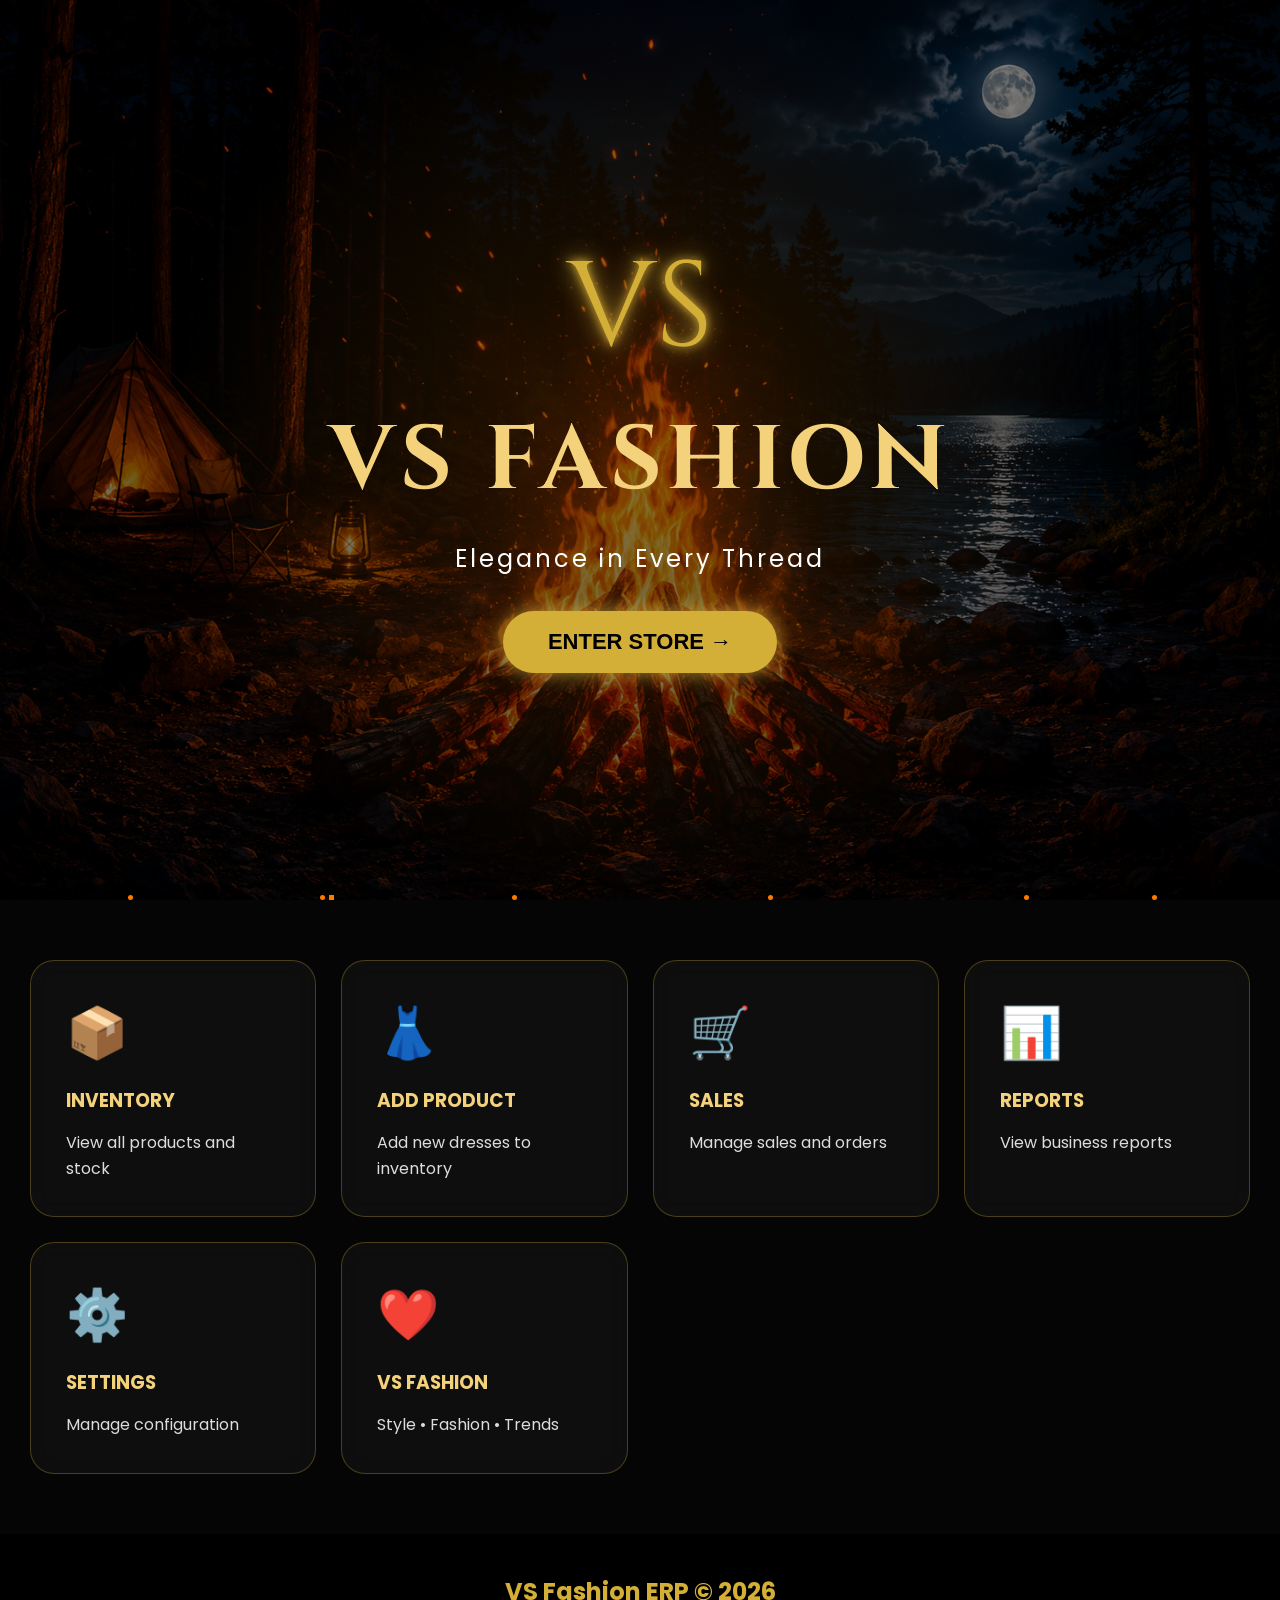
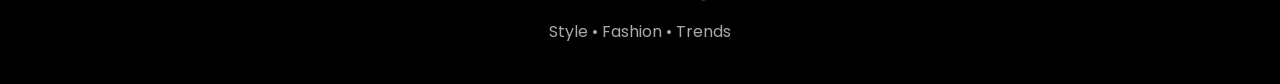
==== index.html @ 41c856cf "Update index.html" ====
<!DOCTYPE html>
<html lang="en">
<head>

<meta charset="UTF-8">
<meta name="viewport" content="width=device-width, initial-scale=1.0">

<title>VS Fashion</title>

<link href="https://fonts.googleapis.com/css2?family=Cinzel:wght@400;600;700&family=Poppins:wght@300;400;500;600&display=swap" rel="stylesheet">

<link rel="stylesheet" href="style.css">

</head>

<body>

<div class="hero">

    <div class="overlay"></div>

<div class="floating-sparks">

<span></span><span></span><span></span><span></span>
<span></span><span></span><span></span><span></span>
<span></span><span></span><span></span><span></span>
<span></span><span></span><span></span><span></span>
<span></span><span></span><span></span><span></span>
<span></span><span></span><span></span><span></span>
<span></span><span></span><span></span><span></span>
<span></span><span></span><span></span><span></span>

</div>

    <div class="hero-content">

        <div class="logo">
            VS
        </div>

        <h1>VS FASHION</h1>

        <p class="tagline">
            Elegance in Every Thread
        </p>

        <button class="enter-btn">
            ENTER STORE →
        </button>

    </div>

</div>


<section class="dashboard">

    <div class="card">

        <div class="icon">📦</div>

        <h3>INVENTORY</h3>

        <p>View all products and stock</p>

    </div>

    <div class="card"
         onclick="window.location='add-product.html'">

        <div class="icon">👗</div>

        <h3>ADD PRODUCT</h3>

        <p>Add new dresses to inventory</p>

    </div>

    <div class="card">

        <div class="icon">🛒</div>

        <h3>SALES</h3>

        <p>Manage sales and orders</p>

    </div>

    <div class="card">

        <div class="icon">📊</div>

        <h3>REPORTS</h3>

        <p>View business reports</p>

    </div>

    <div class="card">

        <div class="icon">⚙️</div>

        <h3>SETTINGS</h3>

        <p>Manage configuration</p>

    </div>

    <div class="card">

        <div class="icon">❤️</div>

        <h3>VS FASHION</h3>

        <p>Style • Fashion • Trends</p>

    </div>

</section>

<footer>

    <h2>VS Fashion ERP © 2026</h2>

    <p>Style • Fashion • Trends</p>

</footer>

<script src="app.js"></script>

</body>
</html>
---- style.css ----
*{
    margin:0;
    padding:0;
    box-sizing:border-box;
}

body{

    background:#000;
    color:white;
    font-family:'Poppins',sans-serif;
    overflow-x:hidden;

}

/* HERO SECTION */

.hero{

    position:relative;

    min-height:100vh;

    display:flex;

    justify-content:center;

    align-items:center;

    text-align:center;

    background:
    linear-gradient(
    rgba(0,0,0,.45),
    rgba(0,0,0,.65)
    ),
    url('campfire-bg.png');

    background-size: cover;
    background-position: center center;
    background-repeat: no-repeat;

}

.overlay{

    position:absolute;

    inset:0;

    background:
    radial-gradient(
    circle at center,
    rgba(255,140,0,.15),
    transparent 60%
    );

}

/* LOGO */

.logo{

    font-family:'Cinzel',serif;

    font-size:120px;

    color:#d4af37;

    text-shadow:
    0 0 10px #d4af37,
    0 0 25px #d4af37;

    margin-bottom:10px;

}

.hero-content{

    position:relative;

    z-index:10;

}

.hero h1{

    font-family:'Cinzel',serif;

    font-size:90px;

    color:#f4d27c;

    letter-spacing:5px;

}

.tagline{

    margin-top:20px;

    font-size:24px;

    letter-spacing:3px;

    color:white;

}

/* BUTTON */

.enter-btn{

    margin-top:35px;

    background:#d4af37;

    color:#000;

    border:none;

    padding:18px 45px;

    border-radius:50px;

    font-size:22px;

    font-weight:600;

    cursor:pointer;

    transition:.3s;

    box-shadow:
    0 0 20px rgba(212,175,55,.8);

}

.enter-btn:hover{

    transform:scale(1.05);

}

/* DASHBOARD */

.dashboard{

    background:#050505;

    display:grid;

    grid-template-columns:
    repeat(auto-fit,minmax(260px,1fr));

    gap:25px;

    padding:60px 30px;

}

.card{

    background:
    rgba(255,255,255,.04);

    backdrop-filter:blur(12px);

    border:1px solid
    rgba(212,175,55,.3);

    border-radius:24px;

    padding:35px;

    cursor:pointer;

    transition:.3s;

}

.card:hover{

    transform:translateY(-8px);

    border-color:#d4af37;

    box-shadow:
    0 0 25px rgba(212,175,55,.3);

}

.icon{

    font-size:50px;

    margin-bottom:15px;

}

.card h3{

    color:#f4d27c;

    margin-bottom:15px;

}

.card p{

    color:#ddd;

    line-height:1.6;

}

/* FOOTER */

footer{

    background:#000;

    text-align:center;

    padding:40px;

}

footer h2{

    color:#d4af37;

    margin-bottom:10px;

}

footer p{

    color:#aaa;

}

/* FIRE SPARKS */

.floating-sparks span{

    position:absolute;

    bottom:0;

    width:5px;

    height:5px;

    background:#ff7b00;

    border-radius:50%;

    animation:floatUp 10s linear infinite;

}

.floating-sparks span:nth-child(1){
left:10%;
animation-delay:0s;
}

.floating-sparks span:nth-child(2){
left:25%;
animation-delay:2s;
}

.floating-sparks span:nth-child(3){
left:40%;
animation-delay:4s;
}

.floating-sparks span:nth-child(4){
left:60%;
animation-delay:1s;
}

.floating-sparks span:nth-child(5){
left:80%;
animation-delay:5s;
}

.floating-sparks span:nth-child(6){
left:90%;
animation-delay:3s;
}

@keyframes floatUp{

0%{

transform:
translateY(0);

opacity:1;

}

100%{

transform:
translateY(-800px);

opacity:0;

}

}

/* MOBILE */

@media(max-width:768px){

.logo{

font-size:70px;

}

.hero h1{

    color:#f4d27c;

    text-shadow:
    0 0 10px rgba(212,175,55,.8),
    0 0 20px rgba(212,175,55,.6),
    0 0 40px rgba(212,175,55,.4);

}

.tagline{

font-size:18px;

}

.enter-btn{

font-size:18px;

padding:15px 30px;

}

.dashboard{

padding:40px 20px;

}

}
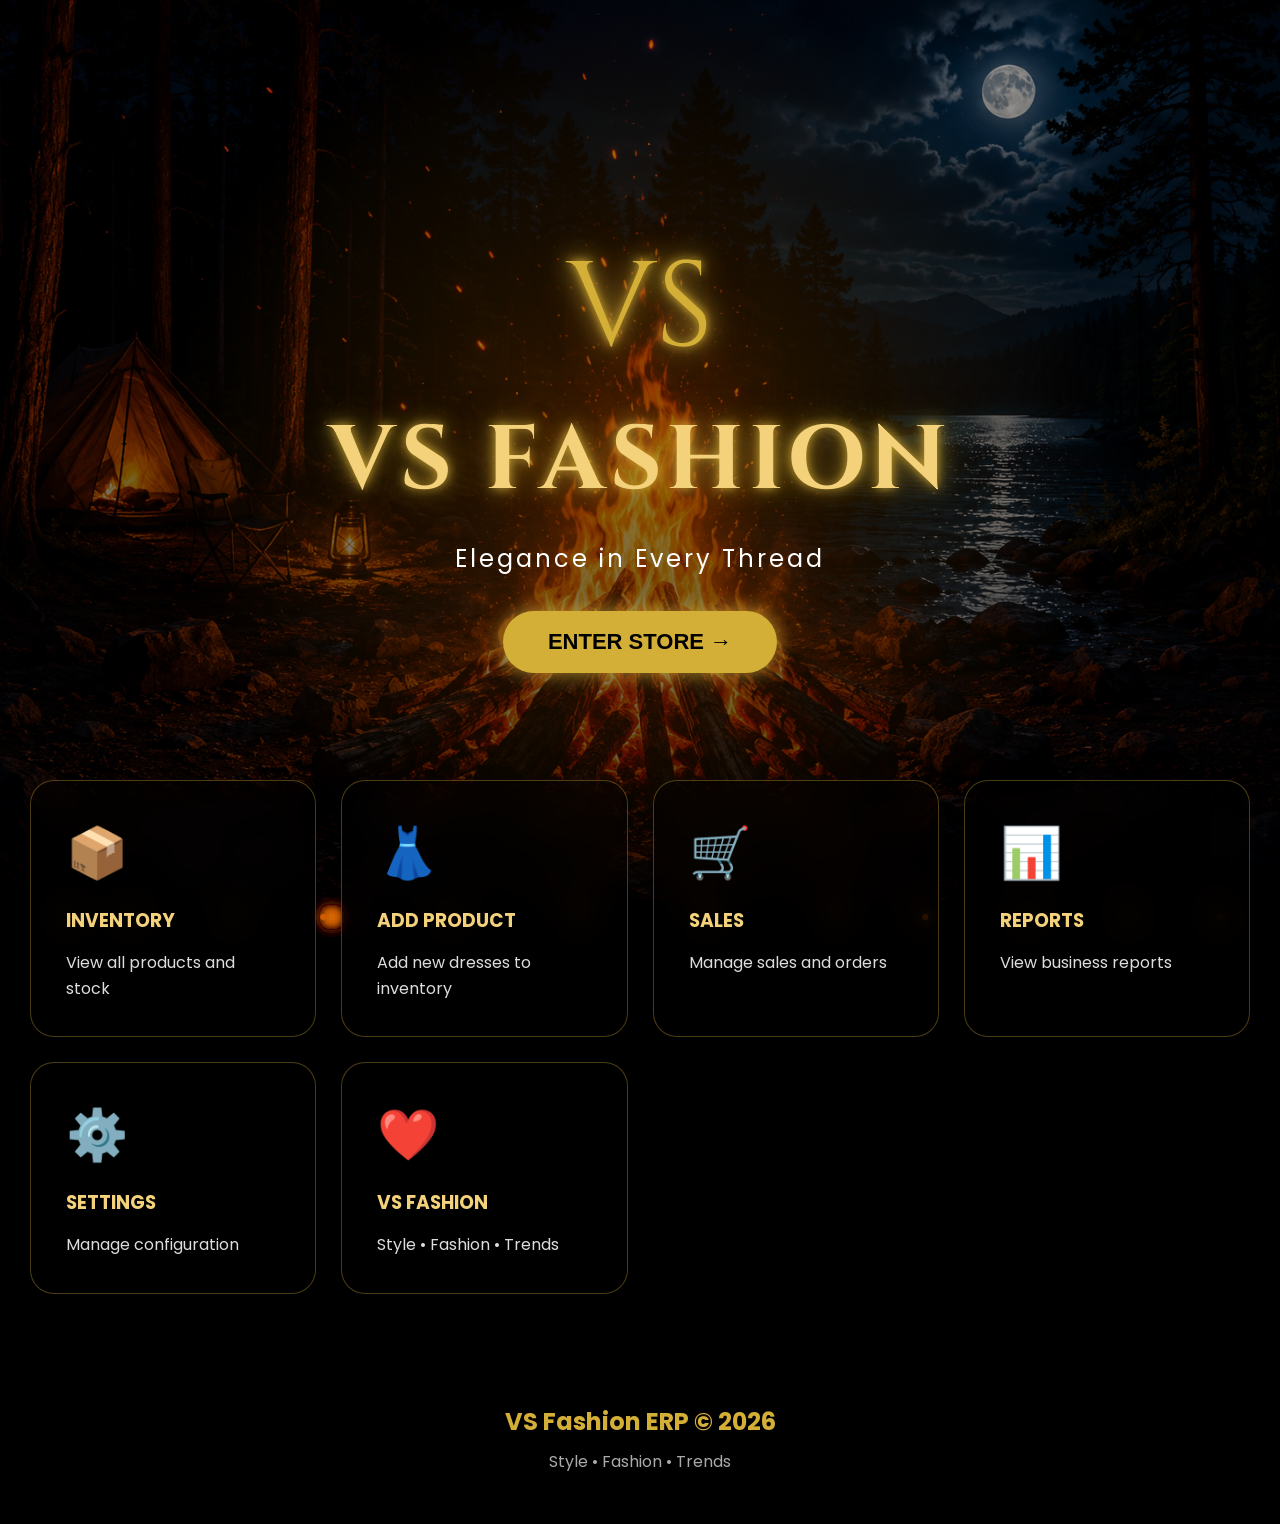
==== commit 150ef748: "Update button to scroll to dashboard smoothly" ====
--- a/index.html
+++ b/index.html
@@ -44,9 +44,10 @@
             Elegance in Every Thread
         </p>
 
-        <button class="enter-btn">
-            ENTER STORE →
-        </button>
+<button class="enter-btn"
+onclick="document.querySelector('.dashboard').scrollIntoView({behavior:'smooth'})">
+    ENTER STORE →
+</button>
 
     </div>
 
--- a/style.css
+++ b/style.css
@@ -5,12 +5,10 @@
 }
 
 body{
-
     background:#000;
     color:white;
     font-family:'Poppins',sans-serif;
     overflow-x:hidden;
-
 }
 
 /* HERO SECTION */
@@ -31,14 +29,16 @@
 
     background:
     linear-gradient(
-    rgba(0,0,0,.45),
-    rgba(0,0,0,.65)
+    rgba(0,0,0,.35),
+    rgba(0,0,0,.70)
     ),
     url('campfire-bg.png');
 
-    background-size: cover;
-    background-position: center center;
-    background-repeat: no-repeat;
+    background-size:cover;
+
+    background-position:center bottom;
+
+    background-repeat:no-repeat;
 
 }
 
@@ -51,7 +51,7 @@
     background:
     radial-gradient(
     circle at center,
-    rgba(255,140,0,.15),
+    rgba(255,140,0,.18),
     transparent 60%
     );
 
@@ -69,7 +69,8 @@
 
     text-shadow:
     0 0 10px #d4af37,
-    0 0 25px #d4af37;
+    0 0 25px #d4af37,
+    0 0 40px rgba(212,175,55,.5);
 
     margin-bottom:10px;
 
@@ -92,239 +93,6 @@
     color:#f4d27c;
 
     letter-spacing:5px;
-
-}
-
-.tagline{
-
-    margin-top:20px;
-
-    font-size:24px;
-
-    letter-spacing:3px;
-
-    color:white;
-
-}
-
-/* BUTTON */
-
-.enter-btn{
-
-    margin-top:35px;
-
-    background:#d4af37;
-
-    color:#000;
-
-    border:none;
-
-    padding:18px 45px;
-
-    border-radius:50px;
-
-    font-size:22px;
-
-    font-weight:600;
-
-    cursor:pointer;
-
-    transition:.3s;
-
-    box-shadow:
-    0 0 20px rgba(212,175,55,.8);
-
-}
-
-.enter-btn:hover{
-
-    transform:scale(1.05);
-
-}
-
-/* DASHBOARD */
-
-.dashboard{
-
-    background:#050505;
-
-    display:grid;
-
-    grid-template-columns:
-    repeat(auto-fit,minmax(260px,1fr));
-
-    gap:25px;
-
-    padding:60px 30px;
-
-}
-
-.card{
-
-    background:
-    rgba(255,255,255,.04);
-
-    backdrop-filter:blur(12px);
-
-    border:1px solid
-    rgba(212,175,55,.3);
-
-    border-radius:24px;
-
-    padding:35px;
-
-    cursor:pointer;
-
-    transition:.3s;
-
-}
-
-.card:hover{
-
-    transform:translateY(-8px);
-
-    border-color:#d4af37;
-
-    box-shadow:
-    0 0 25px rgba(212,175,55,.3);
-
-}
-
-.icon{
-
-    font-size:50px;
-
-    margin-bottom:15px;
-
-}
-
-.card h3{
-
-    color:#f4d27c;
-
-    margin-bottom:15px;
-
-}
-
-.card p{
-
-    color:#ddd;
-
-    line-height:1.6;
-
-}
-
-/* FOOTER */
-
-footer{
-
-    background:#000;
-
-    text-align:center;
-
-    padding:40px;
-
-}
-
-footer h2{
-
-    color:#d4af37;
-
-    margin-bottom:10px;
-
-}
-
-footer p{
-
-    color:#aaa;
-
-}
-
-/* FIRE SPARKS */
-
-.floating-sparks span{
-
-    position:absolute;
-
-    bottom:0;
-
-    width:5px;
-
-    height:5px;
-
-    background:#ff7b00;
-
-    border-radius:50%;
-
-    animation:floatUp 10s linear infinite;
-
-}
-
-.floating-sparks span:nth-child(1){
-left:10%;
-animation-delay:0s;
-}
-
-.floating-sparks span:nth-child(2){
-left:25%;
-animation-delay:2s;
-}
-
-.floating-sparks span:nth-child(3){
-left:40%;
-animation-delay:4s;
-}
-
-.floating-sparks span:nth-child(4){
-left:60%;
-animation-delay:1s;
-}
-
-.floating-sparks span:nth-child(5){
-left:80%;
-animation-delay:5s;
-}
-
-.floating-sparks span:nth-child(6){
-left:90%;
-animation-delay:3s;
-}
-
-@keyframes floatUp{
-
-0%{
-
-transform:
-translateY(0);
-
-opacity:1;
-
-}
-
-100%{
-
-transform:
-translateY(-800px);
-
-opacity:0;
-
-}
-
-}
-
-/* MOBILE */
-
-@media(max-width:768px){
-
-.logo{
-
-font-size:70px;
-
-}
-
-.hero h1{
-
-    color:#f4d27c;
 
     text-shadow:
     0 0 10px rgba(212,175,55,.8),
@@ -335,22 +103,244 @@
 
 .tagline{
 
+    margin-top:20px;
+
+    font-size:24px;
+
+    letter-spacing:3px;
+
+    color:white;
+
+}
+
+/* ENTER STORE BUTTON */
+
+.enter-btn{
+
+    margin-top:35px;
+
+    background:#d4af37;
+
+    color:#000;
+
+    border:none;
+
+    padding:18px 45px;
+
+    border-radius:50px;
+
+    font-size:22px;
+
+    font-weight:600;
+
+    cursor:pointer;
+
+    transition:.3s;
+
+    box-shadow:
+    0 0 20px rgba(212,175,55,.8);
+
+}
+
+.enter-btn:hover{
+
+    transform:scale(1.08);
+
+    box-shadow:
+    0 0 35px rgba(212,175,55,.9);
+
+}
+
+/* DASHBOARD */
+
+.dashboard{
+
+    display:grid;
+
+    grid-template-columns:
+    repeat(auto-fit,minmax(260px,1fr));
+
+    gap:25px;
+
+    padding:60px 30px;
+
+    margin-top:-180px;
+
+    position:relative;
+
+    z-index:50;
+
+    background:transparent;
+
+}
+
+/* CARDS */
+
+.card{
+
+    background:rgba(0,0,0,.45);
+
+    backdrop-filter:blur(18px);
+
+    -webkit-backdrop-filter:blur(18px);
+
+    border:1px solid rgba(212,175,55,.35);
+
+    border-radius:24px;
+
+    padding:35px;
+
+    cursor:pointer;
+
+    transition:.3s;
+
+    box-shadow:
+    0 8px 32px rgba(0,0,0,.4);
+
+}
+
+.card:hover{
+
+    transform:
+    translateY(-10px)
+    scale(1.03);
+
+    border-color:#d4af37;
+
+    box-shadow:
+    0 0 35px rgba(212,175,55,.35);
+
+}
+
+.icon{
+
+    font-size:50px;
+
+    margin-bottom:15px;
+
+}
+
+.card h3{
+
+    color:#f4d27c;
+
+    margin-bottom:15px;
+
+}
+
+.card p{
+
+    color:#ddd;
+
+    line-height:1.6;
+
+}
+
+/* FOOTER */
+
+footer{
+
+    background:#000;
+
+    text-align:center;
+
+    padding:50px;
+
+}
+
+footer h2{
+
+    color:#d4af37;
+
+    margin-bottom:10px;
+
+}
+
+footer p{
+
+    color:#aaa;
+
+}
+
+/* SPARKS */
+
+.floating-sparks span{
+
+    position:absolute;
+
+    bottom:-20px;
+
+    width:6px;
+
+    height:6px;
+
+    background:#ff7b00;
+
+    border-radius:50%;
+
+    box-shadow:
+    0 0 10px #ff7b00,
+    0 0 20px #ff7b00;
+
+    animation:floatUp 8s linear infinite;
+
+}
+
+.floating-sparks span:nth-child(1){left:5%;animation-delay:0s;}
+.floating-sparks span:nth-child(2){left:10%;animation-delay:2s;}
+.floating-sparks span:nth-child(3){left:18%;animation-delay:4s;}
+.floating-sparks span:nth-child(4){left:25%;animation-delay:1s;}
+.floating-sparks span:nth-child(5){left:35%;animation-delay:5s;}
+.floating-sparks span:nth-child(6){left:45%;animation-delay:3s;}
+.floating-sparks span:nth-child(7){left:55%;animation-delay:4s;}
+.floating-sparks span:nth-child(8){left:65%;animation-delay:1s;}
+.floating-sparks span:nth-child(9){left:72%;animation-delay:6s;}
+.floating-sparks span:nth-child(10){left:80%;animation-delay:2s;}
+.floating-sparks span:nth-child(11){left:88%;animation-delay:3s;}
+.floating-sparks span:nth-child(12){left:95%;animation-delay:5s;}
+
+@keyframes floatUp{
+
+0%{
+transform:translateY(0);
+opacity:1;
+}
+
+100%{
+transform:translateY(-900px);
+opacity:0;
+}
+
+}
+
+/* MOBILE */
+
+@media(max-width:768px){
+
+.logo{
+font-size:70px;
+}
+
+.hero h1{
+font-size:48px;
+}
+
+.tagline{
 font-size:18px;
-
 }
 
 .enter-btn{
-
 font-size:18px;
-
 padding:15px 30px;
-
 }
 
 .dashboard{
-
-padding:40px 20px;
-
-}
-
-}
+padding:30px 20px;
+margin-top:-120px;
+}
+
+.card{
+padding:25px;
+}
+
+}
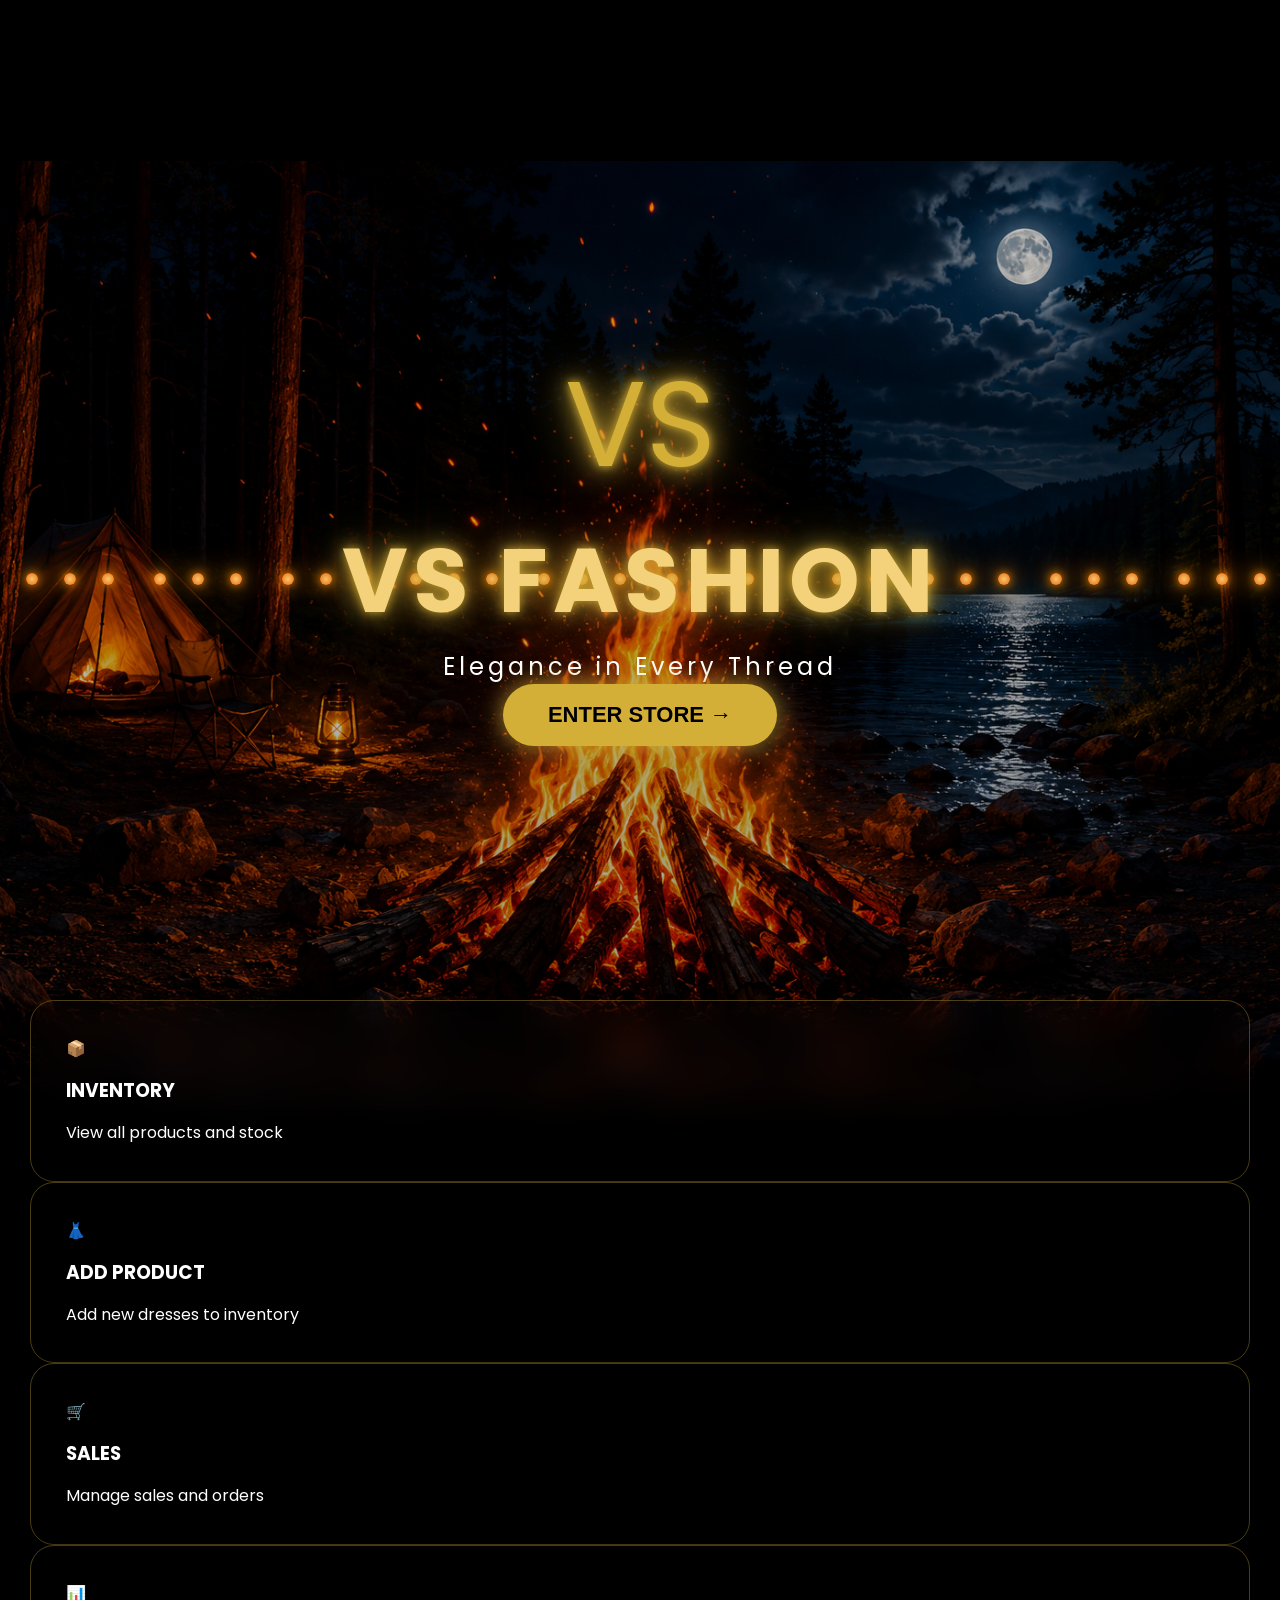
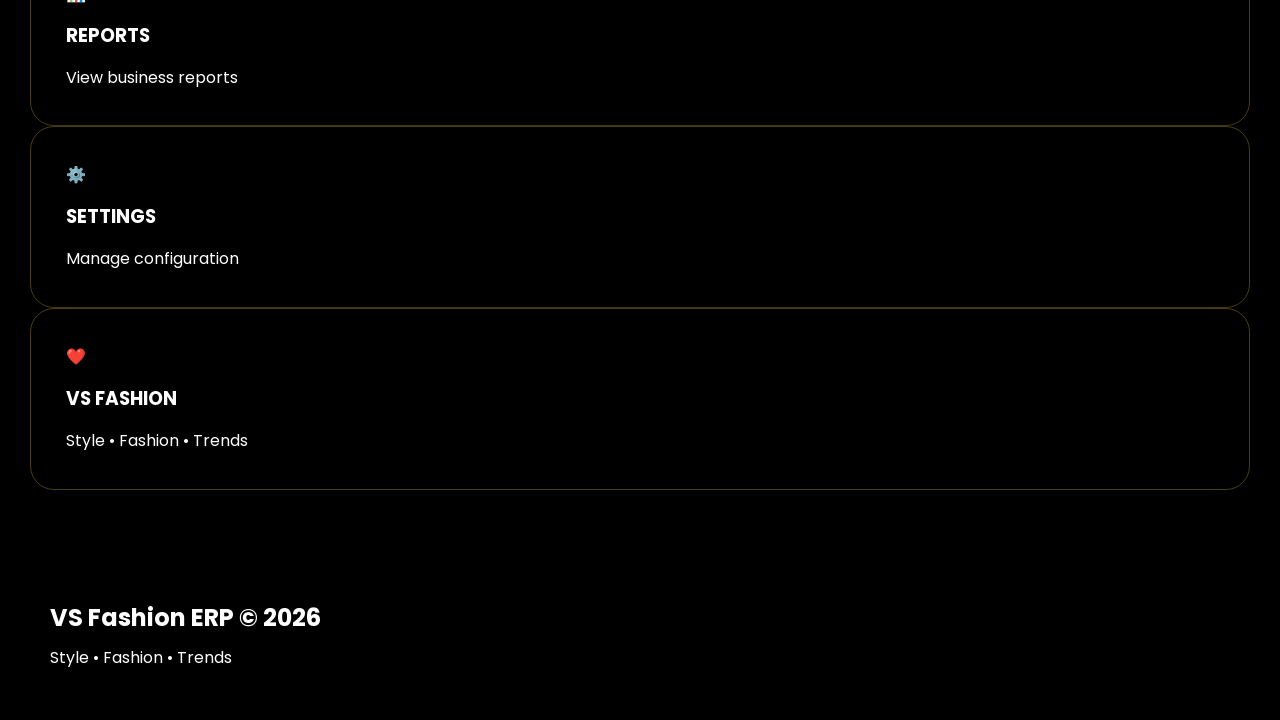
==== commit 4a5290ae: "Clean up span elements in floating sparks Removed extra span elements from the floating sparks secti" ====
--- a/index.html
+++ b/index.html
@@ -20,16 +20,12 @@
     <div class="overlay"></div>
 
 <div class="floating-sparks">
-
-<span></span><span></span><span></span><span></span>
-<span></span><span></span><span></span><span></span>
-<span></span><span></span><span></span><span></span>
-<span></span><span></span><span></span><span></span>
-<span></span><span></span><span></span><span></span>
-<span></span><span></span><span></span><span></span>
-<span></span><span></span><span></span><span></span>
-<span></span><span></span><span></span><span></span>
-
+<span></span><span></span><span></span><span></span><span></span>
+<span></span><span></span><span></span><span></span><span></span>
+<span></span><span></span><span></span><span></span><span></span>
+<span></span><span></span><span></span><span></span><span></span>
+<span></span><span></span><span></span><span></span><span></span>
+<span></span><span></span><span></span><span></span><span></span>
 </div>
 
     <div class="hero-content">
--- a/style.css
+++ b/style.css
@@ -1,303 +1,405 @@
 *{
-    margin:0;
-    padding:0;
-    box-sizing:border-box;
+margin:0;
+padding:0;
+box-sizing:border-box;
 }
 
 body{
-    background:#000;
-    color:white;
-    font-family:'Poppins',sans-serif;
-    overflow-x:hidden;
-}
-
-/* HERO SECTION */
+background:#000;
+color:white;
+font-family:'Poppins',sans-serif;
+overflow-x:hidden;
+}
+
+/* HERO */
 
 .hero{
 
-    position:relative;
-
-    min-height:100vh;
-
-    display:flex;
-
-    justify-content:center;
-
-    align-items:center;
-
-    text-align:center;
-
-    background:
-    linear-gradient(
-    rgba(0,0,0,.35),
-    rgba(0,0,0,.70)
-    ),
-    url('campfire-bg.png');
-
-    background-size:cover;
-
-    background-position:center bottom;
-
-    background-repeat:no-repeat;
+```
+position:relative;
+
+height:140vh;
+
+display:flex;
+
+justify-content:center;
+
+align-items:center;
+
+text-align:center;
+
+background:
+linear-gradient(
+rgba(0,0,0,.10),
+rgba(0,0,0,.45)
+),
+url('campfire-bg.png');
+
+background-size:110%;
+
+background-position:center center;
+
+background-repeat:no-repeat;
+
+background-color:#000;
+```
 
 }
 
 .overlay{
 
+```
+position:absolute;
+
+inset:0;
+
+background:
+linear-gradient(
+rgba(0,0,0,.05),
+rgba(0,0,0,.25)
+);
+```
+
+}
+
+.hero-content{
+
+```
+position:relative;
+
+z-index:10;
+
+margin-top:-180px;
+```
+
+}
+
+.logo{
+
+```
+font-family:'Cinzel',serif;
+
+font-size:120px;
+
+color:#d4af37;
+
+text-shadow:
+0 0 10px #d4af37,
+0 0 25px #d4af37,
+0 0 50px rgba(212,175,55,.8);
+```
+
+}
+
+.hero h1{
+
+```
+font-family:'Cinzel',serif;
+
+font-size:90px;
+
+color:#f4d27c;
+
+letter-spacing:5px;
+
+text-shadow:
+0 0 10px rgba(212,175,55,.8),
+0 0 25px rgba(212,175,55,.7),
+0 0 50px rgba(212,175,55,.5);
+```
+
+}
+
+.tagline{
+
+```
+margin-top:15px;
+
+font-size:24px;
+
+letter-spacing:4px;
+```
+
+}
+
+/* BUTTON */
+
+.enter-btn{
+
+```
+margin-top:35px;
+
+background:#d4af37;
+
+color:#000;
+
+border:none;
+
+padding:18px 45px;
+
+border-radius:50px;
+
+font-size:22px;
+
+font-weight:600;
+
+cursor:pointer;
+
+transition:.3s;
+
+box-shadow:
+0 0 25px rgba(212,175,55,.8);
+```
+
+}
+
+.enter-btn:hover{
+
+```
+transform:scale(1.08);
+
+box-shadow:
+0 0 40px rgba(212,175,55,1);
+```
+
+}
+
+/* DASHBOARD */
+
+.dashboard{
+
+```
+display:grid;
+
+grid-template-columns:
+repeat(auto-fit,minmax(260px,1fr));
+
+gap:25px;
+
+padding:60px 30px;
+
+margin-top:-320px;
+
+position:relative;
+
+z-index:50;
+
+max-width:1300px;
+
+margin-left:auto;
+
+margin-right:auto;
+```
+
+}
+
+/* GLASS CARDS */
+
+.card{
+
+```
+background:rgba(0,0,0,.45);
+
+backdrop-filter:blur(18px);
+
+-webkit-backdrop-filter:blur(18px);
+
+border:1px solid rgba(212,175,55,.35);
+
+border-radius:24px;
+
+padding:35px;
+
+cursor:pointer;
+
+transition:.3s;
+
+box-shadow:
+0 8px 32px rgba(0,0,0,.4);
+```
+
+}
+
+.card:hover{
+
+```
+transform:
+translateY(-10px)
+scale(1.03);
+
+border-color:#d4af37;
+
+box-shadow:
+0 0 35px rgba(212,175,55,.35);
+```
+
+}
+
+.icon{
+
+```
+font-size:50px;
+
+margin-bottom:15px;
+```
+
+}
+
+.card h3{
+
+```
+color:#f4d27c;
+
+margin-bottom:15px;
+```
+
+}
+
+.card p{
+
+```
+color:#ddd;
+
+line-height:1.6;
+```
+
+}
+
+/* FOOTER */
+
+footer{
+
+```
+text-align:center;
+
+padding:50px;
+
+background:#000;
+```
+
+}
+
+footer h2{
+
+```
+color:#d4af37;
+
+margin-bottom:10px;
+```
+
+}
+
+/* SPARKS */
+
+/* SPARKS */
+
+.floating-sparks{
+
     position:absolute;
 
     inset:0;
+
+    overflow:hidden;
+
+    pointer-events:none;
+
+    z-index:5;
+
+}
+
+.floating-sparks span{
+
+    position:absolute;
+
+    bottom:35%;
+
+    width:12px;
+
+    height:12px;
+
+    border-radius:50%;
 
     background:
     radial-gradient(
-    circle at center,
-    rgba(255,140,0,.18),
-    transparent 60%
+    circle,
+    #ffd27a,
+    #ff6b00
     );
 
-}
-
-/* LOGO */
-
-.logo{
-
-    font-family:'Cinzel',serif;
-
-    font-size:120px;
-
-    color:#d4af37;
-
-    text-shadow:
-    0 0 10px #d4af37,
-    0 0 25px #d4af37,
-    0 0 40px rgba(212,175,55,.5);
-
-    margin-bottom:10px;
-
-}
-
-.hero-content{
-
-    position:relative;
-
-    z-index:10;
-
-}
-
-.hero h1{
-
-    font-family:'Cinzel',serif;
-
-    font-size:90px;
-
-    color:#f4d27c;
-
-    letter-spacing:5px;
-
-    text-shadow:
-    0 0 10px rgba(212,175,55,.8),
-    0 0 20px rgba(212,175,55,.6),
-    0 0 40px rgba(212,175,55,.4);
-
-}
-
-.tagline{
-
-    margin-top:20px;
-
-    font-size:24px;
-
-    letter-spacing:3px;
-
-    color:white;
-
-}
-
-/* ENTER STORE BUTTON */
-
-.enter-btn{
-
-    margin-top:35px;
-
-    background:#d4af37;
-
-    color:#000;
-
-    border:none;
-
-    padding:18px 45px;
-
-    border-radius:50px;
-
-    font-size:22px;
-
-    font-weight:600;
-
-    cursor:pointer;
-
-    transition:.3s;
+    opacity:.95;
+
+    filter:blur(.5px);
 
     box-shadow:
-    0 0 20px rgba(212,175,55,.8);
-
-}
-
-.enter-btn:hover{
-
-    transform:scale(1.08);
-
-    box-shadow:
-    0 0 35px rgba(212,175,55,.9);
-
-}
-
-/* DASHBOARD */
-
-.dashboard{
-
-    display:grid;
-
-    grid-template-columns:
-    repeat(auto-fit,minmax(260px,1fr));
-
-    gap:25px;
-
-    padding:60px 30px;
-
-    margin-top:-180px;
-
-    position:relative;
-
-    z-index:50;
-
-    background:transparent;
-
-}
-
-/* CARDS */
-
-.card{
-
-    background:rgba(0,0,0,.45);
-
-    backdrop-filter:blur(18px);
-
-    -webkit-backdrop-filter:blur(18px);
-
-    border:1px solid rgba(212,175,55,.35);
-
-    border-radius:24px;
-
-    padding:35px;
-
-    cursor:pointer;
-
-    transition:.3s;
-
-    box-shadow:
-    0 8px 32px rgba(0,0,0,.4);
-
-}
-
-.card:hover{
-
-    transform:
-    translateY(-10px)
-    scale(1.03);
-
-    border-color:#d4af37;
-
-    box-shadow:
-    0 0 35px rgba(212,175,55,.35);
-
-}
-
-.icon{
-
-    font-size:50px;
-
-    margin-bottom:15px;
-
-}
-
-.card h3{
-
-    color:#f4d27c;
-
-    margin-bottom:15px;
-
-}
-
-.card p{
-
-    color:#ddd;
-
-    line-height:1.6;
-
-}
-
-/* FOOTER */
-
-footer{
-
-    background:#000;
-
-    text-align:center;
-
-    padding:50px;
-
-}
-
-footer h2{
-
-    color:#d4af37;
-
-    margin-bottom:10px;
-
-}
-
-footer p{
-
-    color:#aaa;
-
-}
-
-/* SPARKS */
-
-.floating-sparks span{
-
-    position:absolute;
-
-    bottom:-20px;
-
-    width:6px;
-
-    height:6px;
-
-    background:#ff7b00;
-
-    border-radius:50%;
-
-    box-shadow:
-    0 0 10px #ff7b00,
-    0 0 20px #ff7b00;
-
-    animation:floatUp 8s linear infinite;
-
-}
-
-.floating-sparks span:nth-child(1){left:5%;animation-delay:0s;}
-.floating-sparks span:nth-child(2){left:10%;animation-delay:2s;}
-.floating-sparks span:nth-child(3){left:18%;animation-delay:4s;}
-.floating-sparks span:nth-child(4){left:25%;animation-delay:1s;}
-.floating-sparks span:nth-child(5){left:35%;animation-delay:5s;}
-.floating-sparks span:nth-child(6){left:45%;animation-delay:3s;}
-.floating-sparks span:nth-child(7){left:55%;animation-delay:4s;}
-.floating-sparks span:nth-child(8){left:65%;animation-delay:1s;}
-.floating-sparks span:nth-child(9){left:72%;animation-delay:6s;}
-.floating-sparks span:nth-child(10){left:80%;animation-delay:2s;}
-.floating-sparks span:nth-child(11){left:88%;animation-delay:3s;}
-.floating-sparks span:nth-child(12){left:95%;animation-delay:5s;}
+    0 0 10px #ff8c00,
+    0 0 20px #ff8c00,
+    0 0 35px #ff8c00;
+
+    animation:
+    floatUp 5s linear infinite;
+
+}
+
+.floating-sparks span:nth-child(1){left:2%;animation-delay:0s;}
+.floating-sparks span:nth-child(2){left:5%;animation-delay:1s;}
+.floating-sparks span:nth-child(3){left:8%;animation-delay:2s;}
+.floating-sparks span:nth-child(4){left:12%;animation-delay:3s;}
+.floating-sparks span:nth-child(5){left:15%;animation-delay:4s;}
+.floating-sparks span:nth-child(6){left:18%;animation-delay:1s;}
+.floating-sparks span:nth-child(7){left:22%;animation-delay:2s;}
+.floating-sparks span:nth-child(8){left:25%;animation-delay:3s;}
+.floating-sparks span:nth-child(9){left:28%;animation-delay:4s;}
+.floating-sparks span:nth-child(10){left:32%;animation-delay:1s;}
+.floating-sparks span:nth-child(11){left:35%;animation-delay:2s;}
+.floating-sparks span:nth-child(12){left:38%;animation-delay:3s;}
+.floating-sparks span:nth-child(13){left:42%;animation-delay:4s;}
+.floating-sparks span:nth-child(14){left:45%;animation-delay:1s;}
+.floating-sparks span:nth-child(15){left:48%;animation-delay:2s;}
+.floating-sparks span:nth-child(16){left:52%;animation-delay:3s;}
+.floating-sparks span:nth-child(17){left:55%;animation-delay:4s;}
+.floating-sparks span:nth-child(18){left:58%;animation-delay:1s;}
+.floating-sparks span:nth-child(19){left:62%;animation-delay:2s;}
+.floating-sparks span:nth-child(20){left:65%;animation-delay:3s;}
+.floating-sparks span:nth-child(21){left:68%;animation-delay:4s;}
+.floating-sparks span:nth-child(22){left:72%;animation-delay:1s;}
+.floating-sparks span:nth-child(23){left:75%;animation-delay:2s;}
+.floating-sparks span:nth-child(24){left:78%;animation-delay:3s;}
+.floating-sparks span:nth-child(25){left:82%;animation-delay:4s;}
+.floating-sparks span:nth-child(26){left:85%;animation-delay:1s;}
+.floating-sparks span:nth-child(27){left:88%;animation-delay:2s;}
+.floating-sparks span:nth-child(28){left:92%;animation-delay:3s;}
+.floating-sparks span:nth-child(29){left:95%;animation-delay:4s;}
+.floating-sparks span:nth-child(30){left:98%;animation-delay:1s;}
+
+@keyframes floatUp{
+
+    0%{
+
+        transform:
+        translateY(0)
+        scale(1);
+
+        opacity:1;
+
+    }
+
+    50%{
+
+        opacity:.8;
+
+    }
+
+    100%{
+
+        transform:
+        translateY(-900px)
+        scale(.3);
+
+        opacity:0;
+
+    }
+
+}
 
 @keyframes floatUp{
 
@@ -317,6 +419,10 @@
 
 @media(max-width:768px){
 
+.hero{
+height:120vh;
+}
+
 .logo{
 font-size:70px;
 }
@@ -327,6 +433,10 @@
 
 .tagline{
 font-size:18px;
+}
+
+.hero-content{
+margin-top:-100px;
 }
 
 .enter-btn{
@@ -335,12 +445,8 @@
 }
 
 .dashboard{
-padding:30px 20px;
-margin-top:-120px;
-}
-
-.card{
-padding:25px;
-}
-
-}
+margin-top:-150px;
+padding:20px;
+}
+
+}
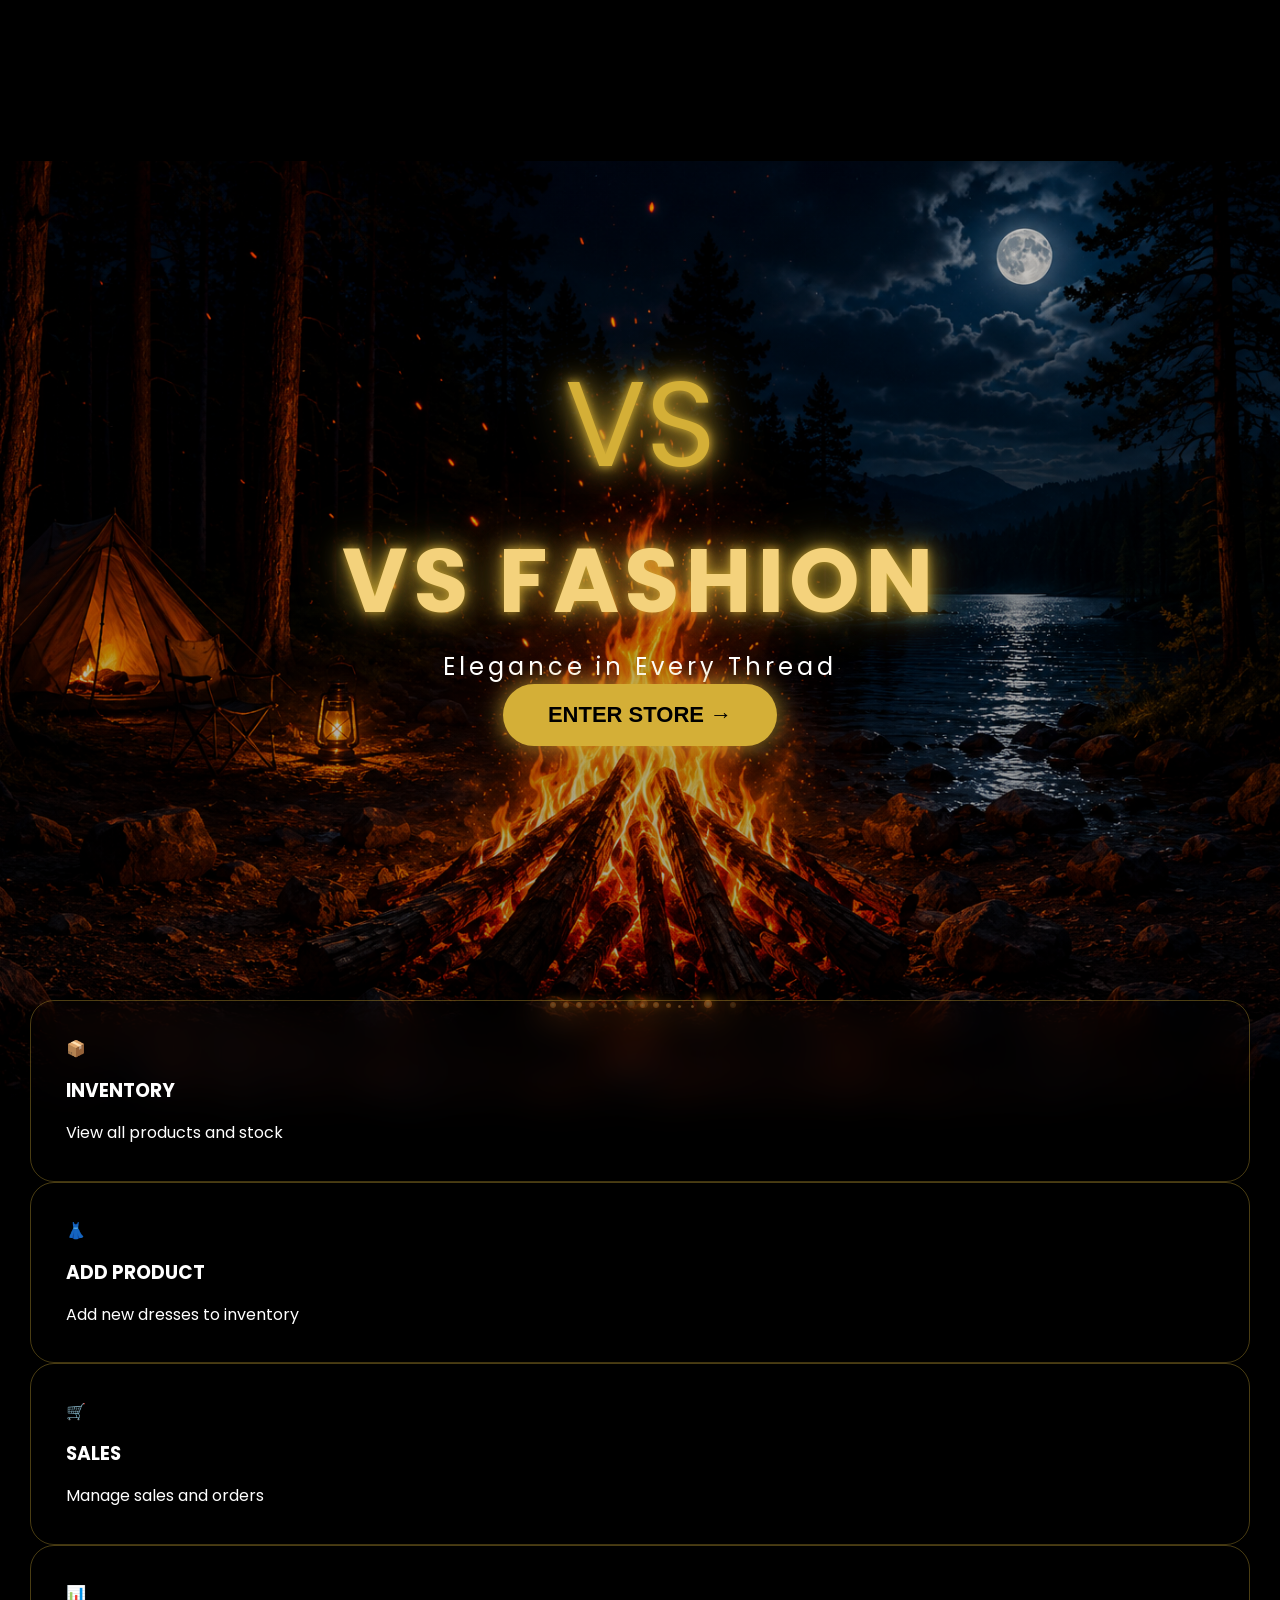
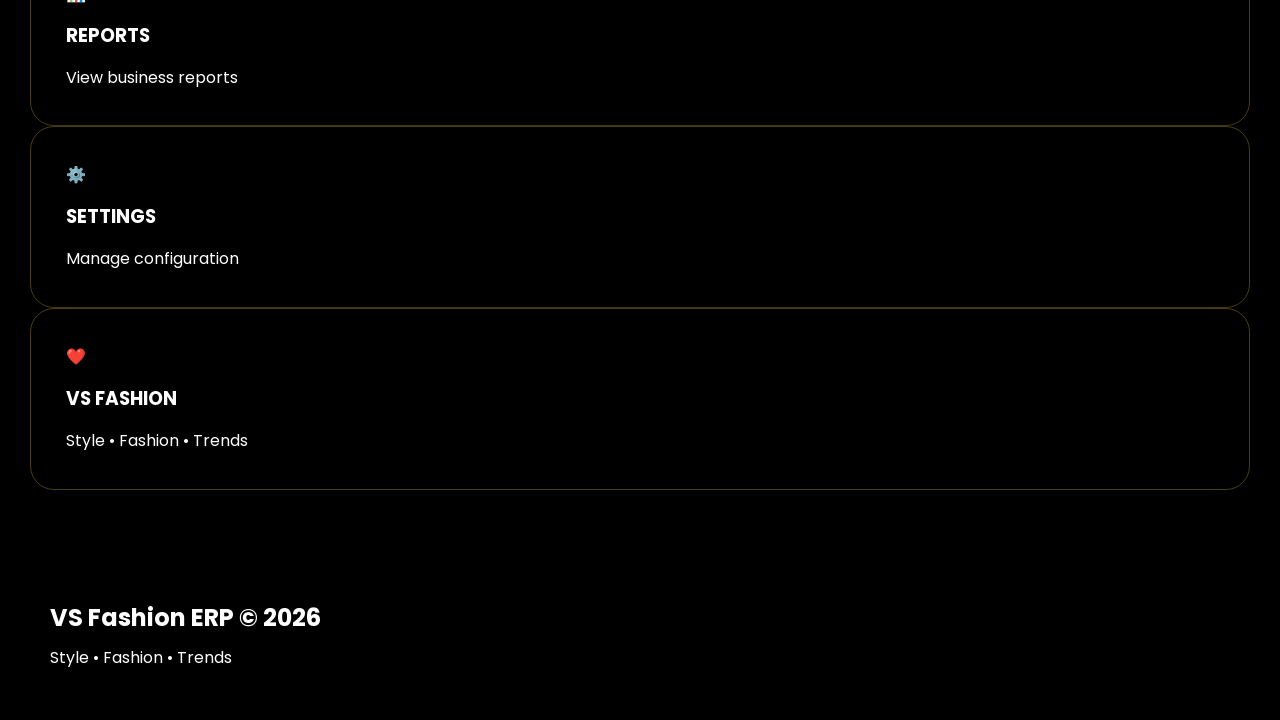
==== commit b986d582: "Clean up span elements in floating sparks Removed extra span elements from floating sparks section." ====
--- a/index.html
+++ b/index.html
@@ -20,9 +20,6 @@
     <div class="overlay"></div>
 
 <div class="floating-sparks">
-<span></span><span></span><span></span><span></span><span></span>
-<span></span><span></span><span></span><span></span><span></span>
-<span></span><span></span><span></span><span></span><span></span>
 <span></span><span></span><span></span><span></span><span></span>
 <span></span><span></span><span></span><span></span><span></span>
 <span></span><span></span><span></span><span></span><span></span>
--- a/style.css
+++ b/style.css
@@ -16,6 +16,7 @@
 .hero{
 
 ```
+overflow:hidden;
 position:relative;
 
 height:140vh;
@@ -291,8 +292,6 @@
 
 /* SPARKS */
 
-/* SPARKS */
-
 .floating-sparks{
 
     position:absolute;
@@ -303,7 +302,7 @@
 
     pointer-events:none;
 
-    z-index:5;
+    z-index:15;
 
 }
 
@@ -311,107 +310,104 @@
 
     position:absolute;
 
-    bottom:35%;
-
-    width:12px;
-
-    height:12px;
+    bottom:20%;
+
+    width:6px;
+
+    height:6px;
 
     border-radius:50%;
 
-    background:
-    radial-gradient(
-    circle,
-    #ffd27a,
-    #ff6b00
-    );
-
-    opacity:.95;
+    background:radial-gradient(circle,#ffd27a,#ff6b00);
+
+    opacity:.8;
 
     filter:blur(.5px);
 
     box-shadow:
-    0 0 10px #ff8c00,
-    0 0 20px #ff8c00,
-    0 0 35px #ff8c00;
-
-    animation:
-    floatUp 5s linear infinite;
-
-}
-
-.floating-sparks span:nth-child(1){left:2%;animation-delay:0s;}
-.floating-sparks span:nth-child(2){left:5%;animation-delay:1s;}
-.floating-sparks span:nth-child(3){left:8%;animation-delay:2s;}
-.floating-sparks span:nth-child(4){left:12%;animation-delay:3s;}
-.floating-sparks span:nth-child(5){left:15%;animation-delay:4s;}
-.floating-sparks span:nth-child(6){left:18%;animation-delay:1s;}
-.floating-sparks span:nth-child(7){left:22%;animation-delay:2s;}
-.floating-sparks span:nth-child(8){left:25%;animation-delay:3s;}
-.floating-sparks span:nth-child(9){left:28%;animation-delay:4s;}
-.floating-sparks span:nth-child(10){left:32%;animation-delay:1s;}
-.floating-sparks span:nth-child(11){left:35%;animation-delay:2s;}
-.floating-sparks span:nth-child(12){left:38%;animation-delay:3s;}
-.floating-sparks span:nth-child(13){left:42%;animation-delay:4s;}
-.floating-sparks span:nth-child(14){left:45%;animation-delay:1s;}
-.floating-sparks span:nth-child(15){left:48%;animation-delay:2s;}
-.floating-sparks span:nth-child(16){left:52%;animation-delay:3s;}
-.floating-sparks span:nth-child(17){left:55%;animation-delay:4s;}
-.floating-sparks span:nth-child(18){left:58%;animation-delay:1s;}
-.floating-sparks span:nth-child(19){left:62%;animation-delay:2s;}
-.floating-sparks span:nth-child(20){left:65%;animation-delay:3s;}
-.floating-sparks span:nth-child(21){left:68%;animation-delay:4s;}
-.floating-sparks span:nth-child(22){left:72%;animation-delay:1s;}
-.floating-sparks span:nth-child(23){left:75%;animation-delay:2s;}
-.floating-sparks span:nth-child(24){left:78%;animation-delay:3s;}
-.floating-sparks span:nth-child(25){left:82%;animation-delay:4s;}
-.floating-sparks span:nth-child(26){left:85%;animation-delay:1s;}
-.floating-sparks span:nth-child(27){left:88%;animation-delay:2s;}
-.floating-sparks span:nth-child(28){left:92%;animation-delay:3s;}
-.floating-sparks span:nth-child(29){left:95%;animation-delay:4s;}
-.floating-sparks span:nth-child(30){left:98%;animation-delay:1s;}
+    0 0 8px #ff8c00,
+    0 0 15px #ff8c00;
+
+    animation:floatUp 6s linear infinite;
+
+}
+
+/* Random positions */
+
+.floating-sparks span:nth-child(1){left:44%;animation-delay:0s;}
+.floating-sparks span:nth-child(2){left:46%;animation-delay:1s;}
+.floating-sparks span:nth-child(3){left:48%;animation-delay:2s;}
+.floating-sparks span:nth-child(4){left:50%;animation-delay:3s;}
+.floating-sparks span:nth-child(5){left:52%;animation-delay:1.5s;}
+.floating-sparks span:nth-child(6){left:54%;animation-delay:2.5s;}
+.floating-sparks span:nth-child(7){left:45%;animation-delay:4s;}
+.floating-sparks span:nth-child(8){left:49%;animation-delay:1s;}
+.floating-sparks span:nth-child(9){left:53%;animation-delay:3s;}
+.floating-sparks span:nth-child(10){left:47%;animation-delay:2s;}
+.floating-sparks span:nth-child(11){left:51%;animation-delay:5s;}
+.floating-sparks span:nth-child(12){left:55%;animation-delay:2.5s;}
+.floating-sparks span:nth-child(13){left:43%;animation-delay:1.5s;}
+.floating-sparks span:nth-child(14){left:57%;animation-delay:4.5s;}
+.floating-sparks span:nth-child(15){left:50%;animation-delay:0.5s;}
+
+/* Different sizes */
+
+.floating-sparks span:nth-child(3n){
+    width:3px;
+    height:3px;
+}
+
+.floating-sparks span:nth-child(4n){
+    width:8px;
+    height:8px;
+}
+
+.floating-sparks span:nth-child(5n){
+    width:5px;
+    height:5px;
+}
+
+/* Different brightness */
+
+.floating-sparks span:nth-child(2n){
+    opacity:.5;
+}
+
+.floating-sparks span:nth-child(3n){
+    opacity:.9;
+}
+
+/* Natural floating */
 
 @keyframes floatUp{
 
     0%{
 
         transform:
+        translateX(0)
         translateY(0)
         scale(1);
 
+        opacity:0;
+
+    }
+
+    10%{
         opacity:1;
-
     }
 
-    50%{
-
-        opacity:.8;
+    100%{
+
+        transform:
+        translateX(
+        calc((var(--random,1) * 40px))
+        )
+        translateY(-700px)
+        scale(.2);
+
+        opacity:0;
 
     }
-
-    100%{
-
-        transform:
-        translateY(-900px)
-        scale(.3);
-
-        opacity:0;
-
-    }
-
-}
-
-@keyframes floatUp{
-
-0%{
-transform:translateY(0);
-opacity:1;
-}
-
-100%{
-transform:translateY(-900px);
-opacity:0;
-}
 
 }
 
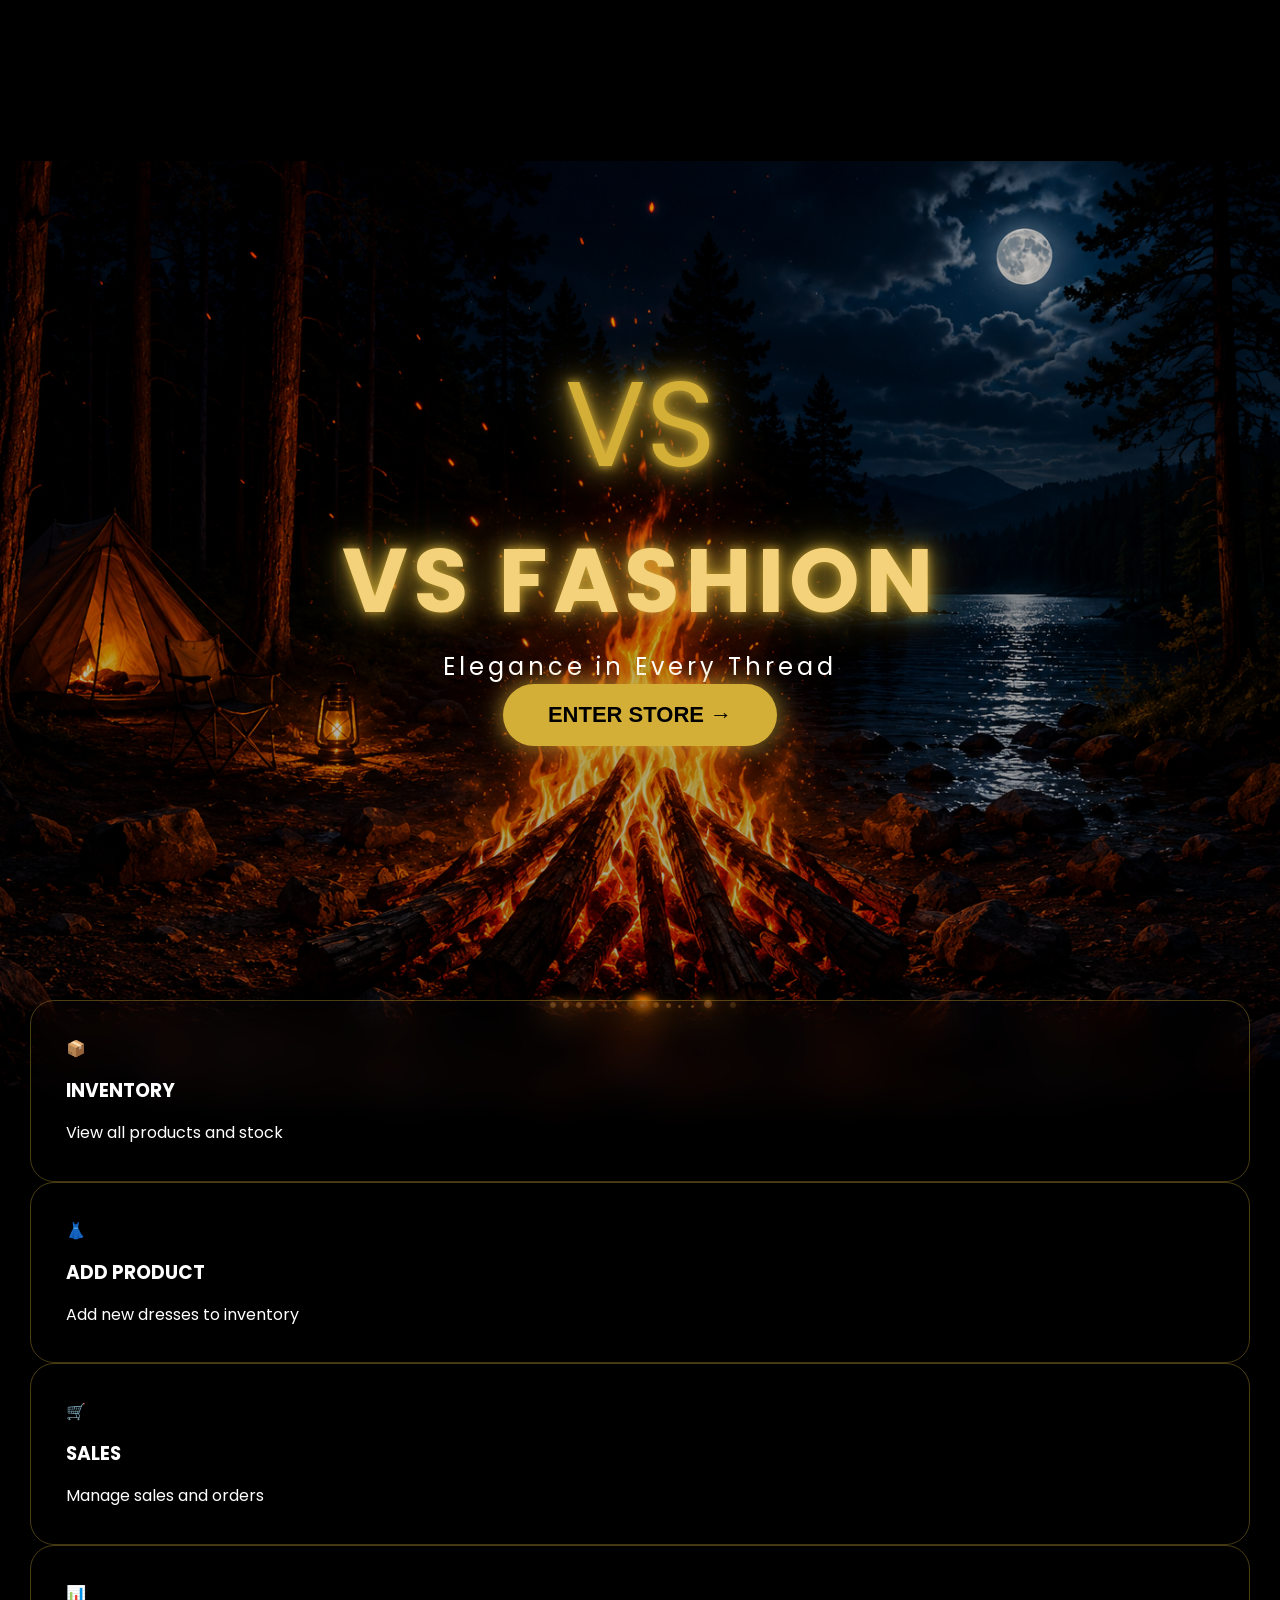
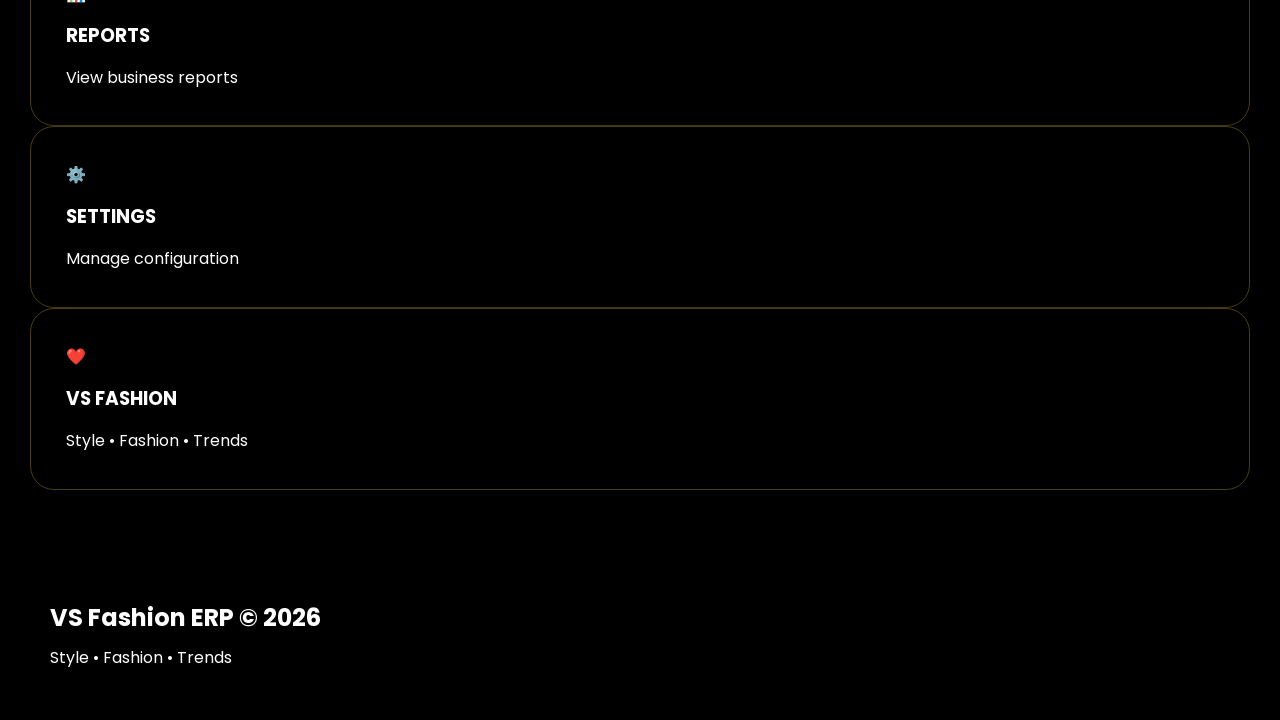
==== commit 1ff337e6: "Add additional span elements to floating sparks" ====
--- a/index.html
+++ b/index.html
@@ -20,6 +20,9 @@
     <div class="overlay"></div>
 
 <div class="floating-sparks">
+<span></span><span></span><span></span><span></span><span></span>
+<span></span><span></span><span></span><span></span><span></span>
+<span></span><span></span><span></span><span></span><span></span>
 <span></span><span></span><span></span><span></span><span></span>
 <span></span><span></span><span></span><span></span><span></span>
 <span></span><span></span><span></span><span></span><span></span>
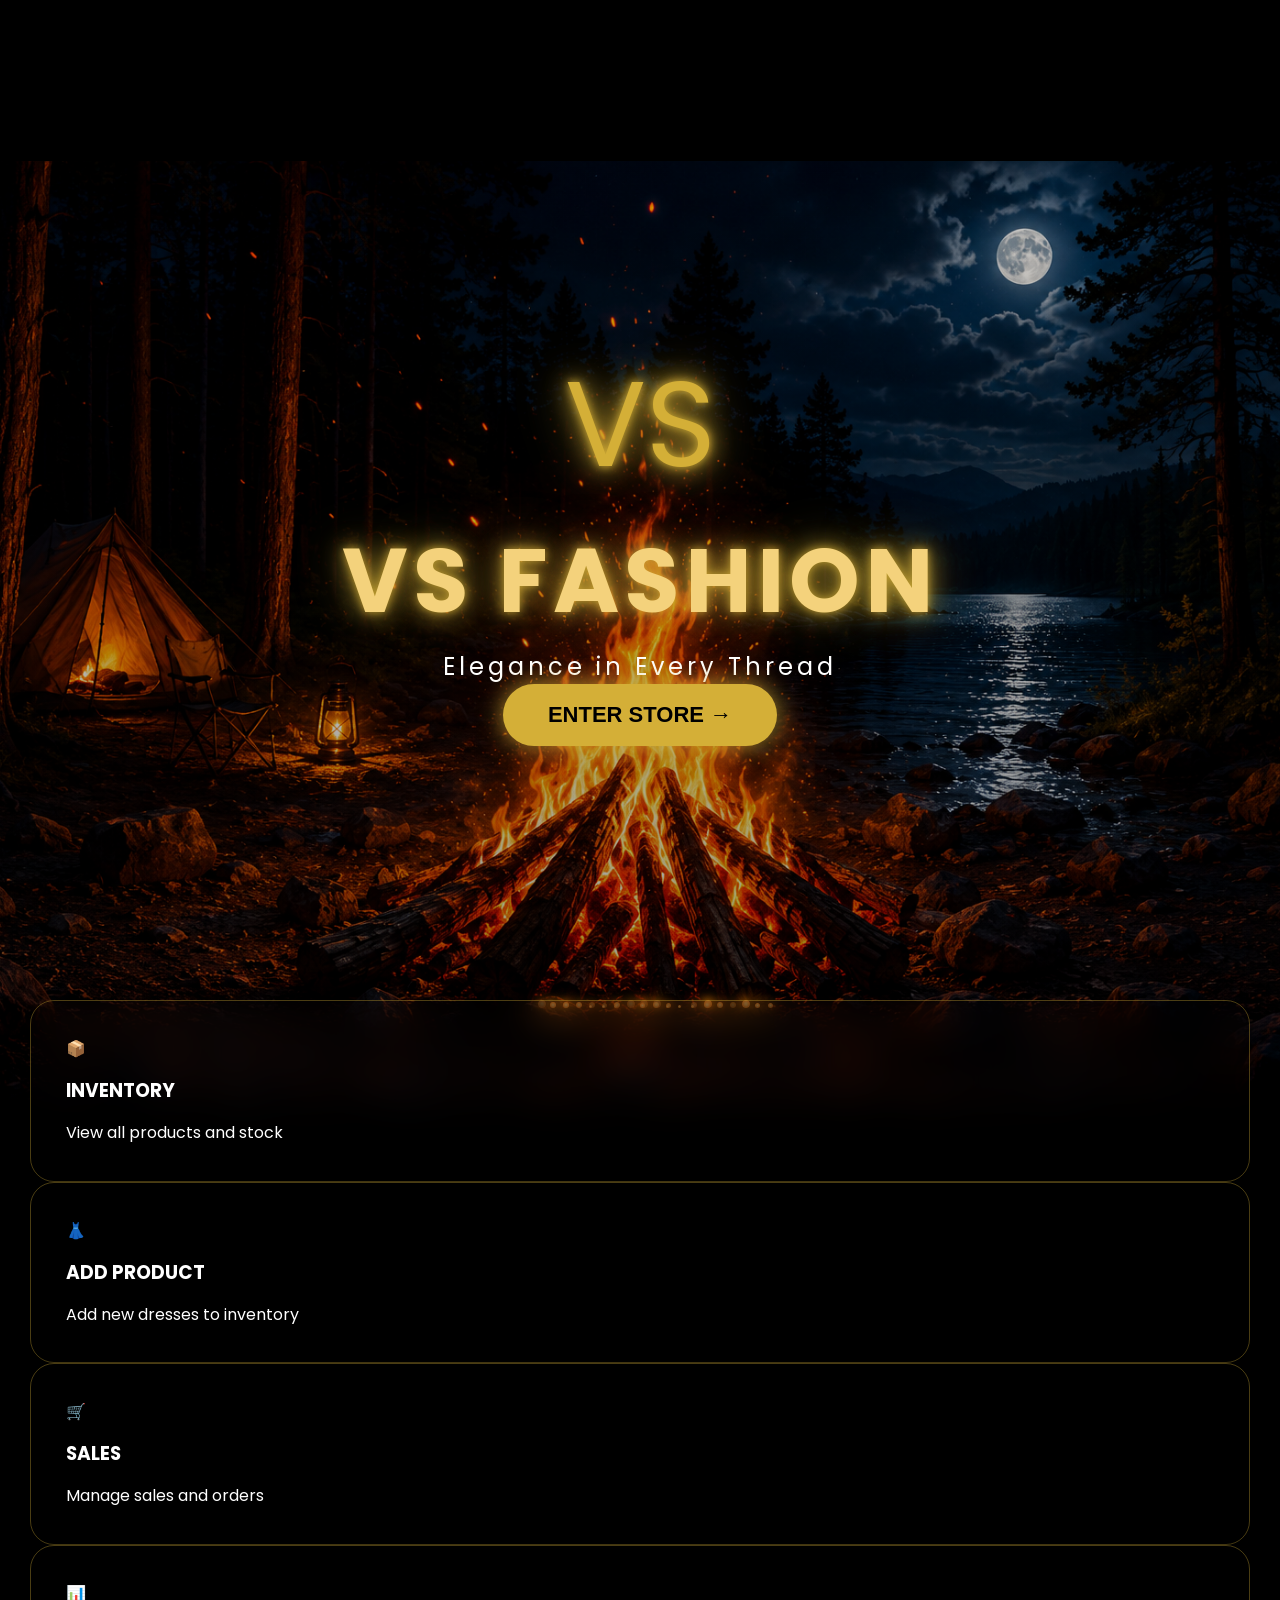
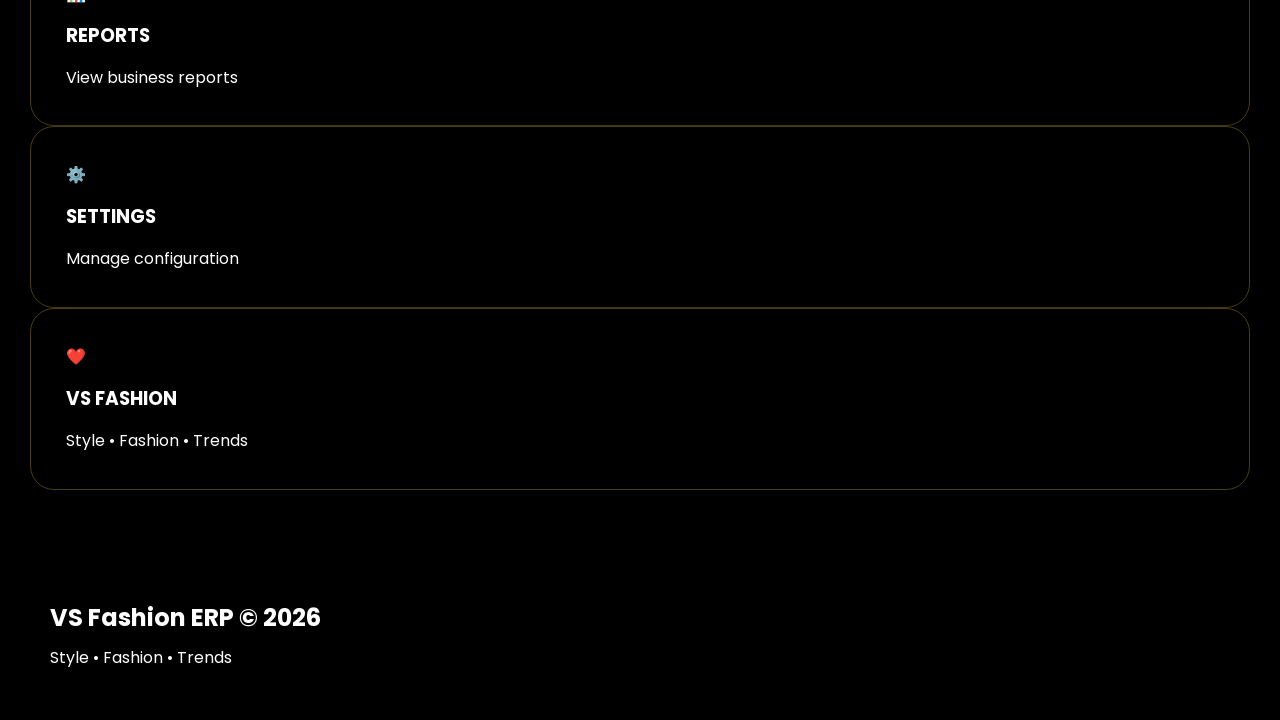
==== commit 64b11b34: "Replace font link with new Google Fonts link" ====
--- a/index.html
+++ b/index.html
@@ -7,8 +7,8 @@
 
 <title>VS Fashion</title>
 
-<link href="https://fonts.googleapis.com/css2?family=Cinzel:wght@400;600;700&family=Poppins:wght@300;400;500;600&display=swap" rel="stylesheet">
-
+<link href="https://fonts.googleapis.com/css2?family=Cormorant+Garamond:wght@500;600;700&family=Poppins:wght@300;400;500;600&display=swap" rel="stylesheet">
+    
 <link rel="stylesheet" href="style.css">
 
 </head>
--- a/style.css
+++ b/style.css
@@ -326,7 +326,8 @@
 
     box-shadow:
     0 0 8px #ff8c00,
-    0 0 15px #ff8c00;
+    0 0 15px #ff8c00,
+    0 0 40px rgba(255,140,0,.5);
 
     animation:floatUp 6s linear infinite;
 
@@ -349,6 +350,21 @@
 .floating-sparks span:nth-child(13){left:43%;animation-delay:1.5s;}
 .floating-sparks span:nth-child(14){left:57%;animation-delay:4.5s;}
 .floating-sparks span:nth-child(15){left:50%;animation-delay:0.5s;}
+.floating-sparks span:nth-child(16){left:42%;animation-delay:.5s;}
+.floating-sparks span:nth-child(17){left:44%;animation-delay:1.2s;}
+.floating-sparks span:nth-child(18){left:46%;animation-delay:2.7s;}
+.floating-sparks span:nth-child(19){left:48%;animation-delay:3.4s;}
+.floating-sparks span:nth-child(20){left:50%;animation-delay:1.8s;}
+.floating-sparks span:nth-child(21){left:52%;animation-delay:4.1s;}
+.floating-sparks span:nth-child(22){left:54%;animation-delay:2.2s;}
+.floating-sparks span:nth-child(23){left:56%;animation-delay:3.8s;}
+.floating-sparks span:nth-child(24){left:58%;animation-delay:1.4s;}
+.floating-sparks span:nth-child(25){left:60%;animation-delay:4.8s;}
+.floating-sparks span:nth-child(26){left:43%;animation-delay:2.1s;}
+.floating-sparks span:nth-child(27){left:47%;animation-delay:3.2s;}
+.floating-sparks span:nth-child(28){left:51%;animation-delay:.8s;}
+.floating-sparks span:nth-child(29){left:55%;animation-delay:2.9s;}
+.floating-sparks span:nth-child(30){left:59%;animation-delay:4.5s;}
 
 /* Different sizes */
 
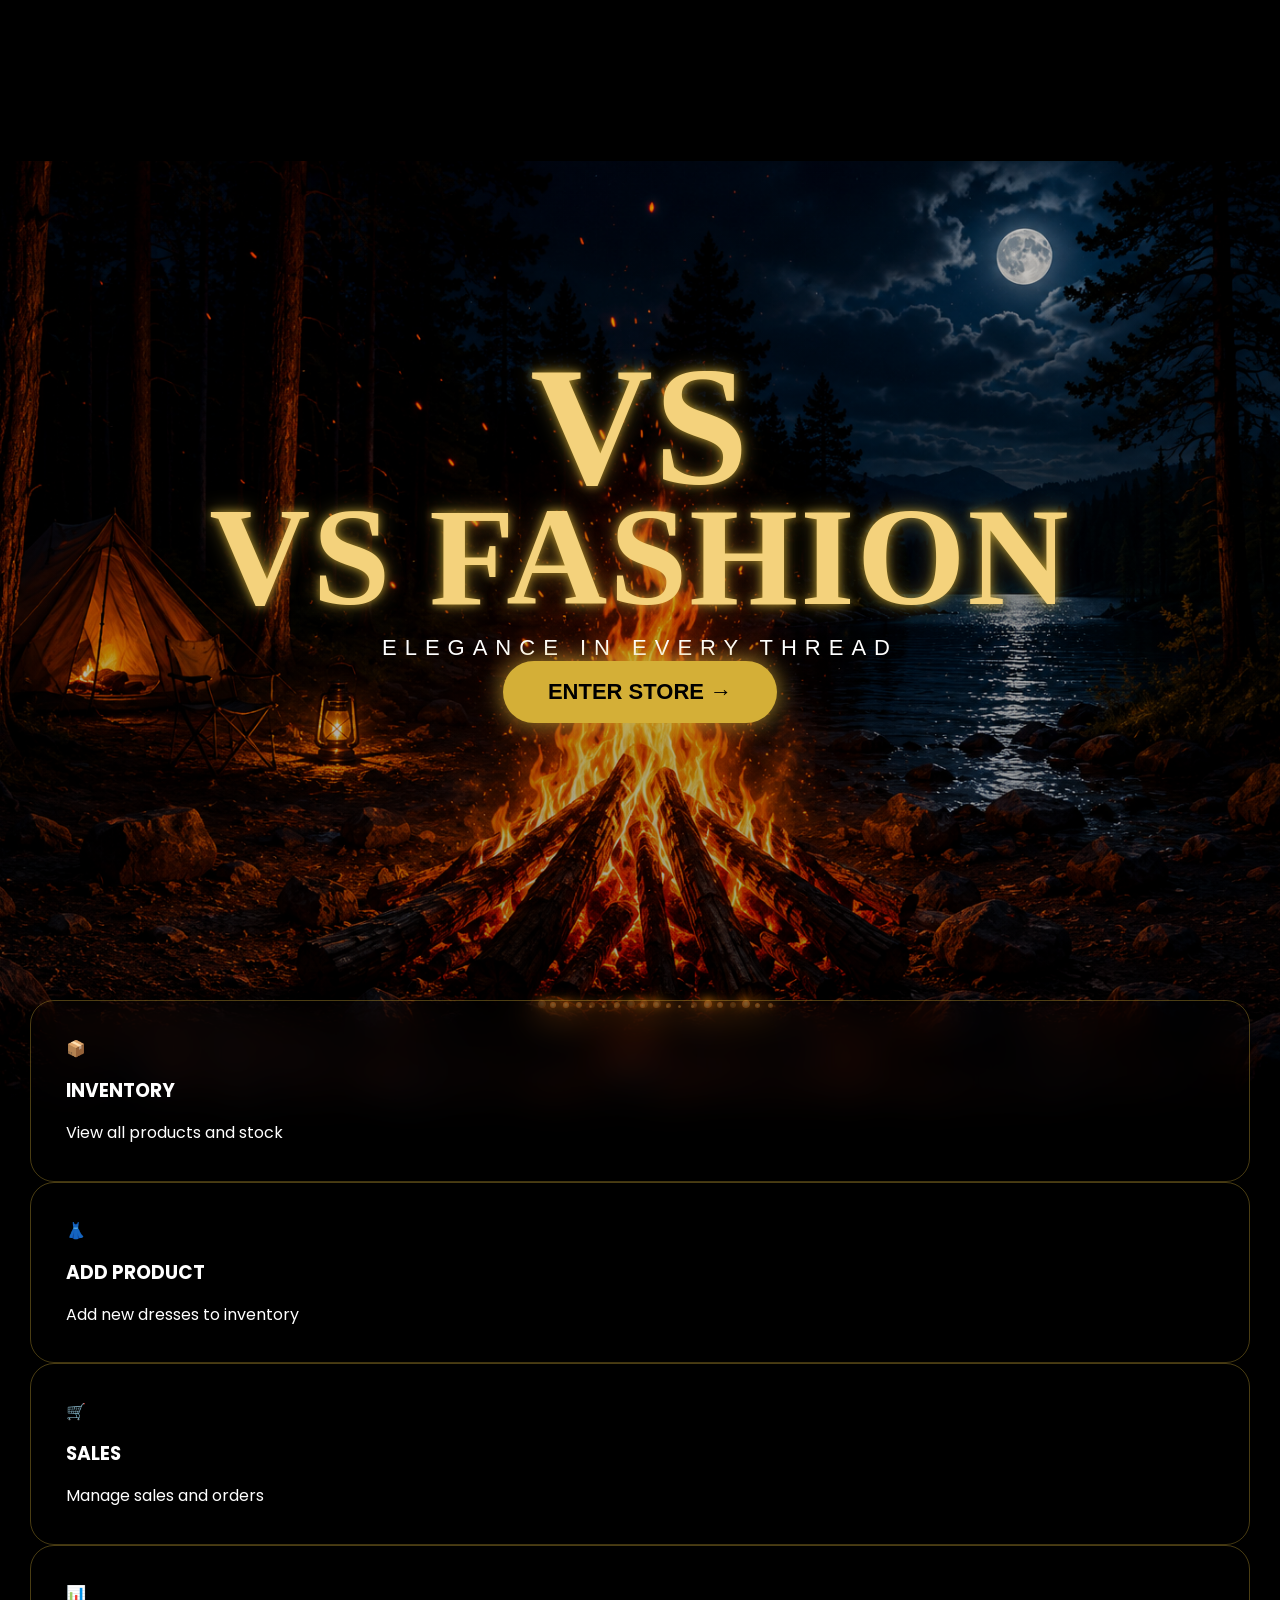
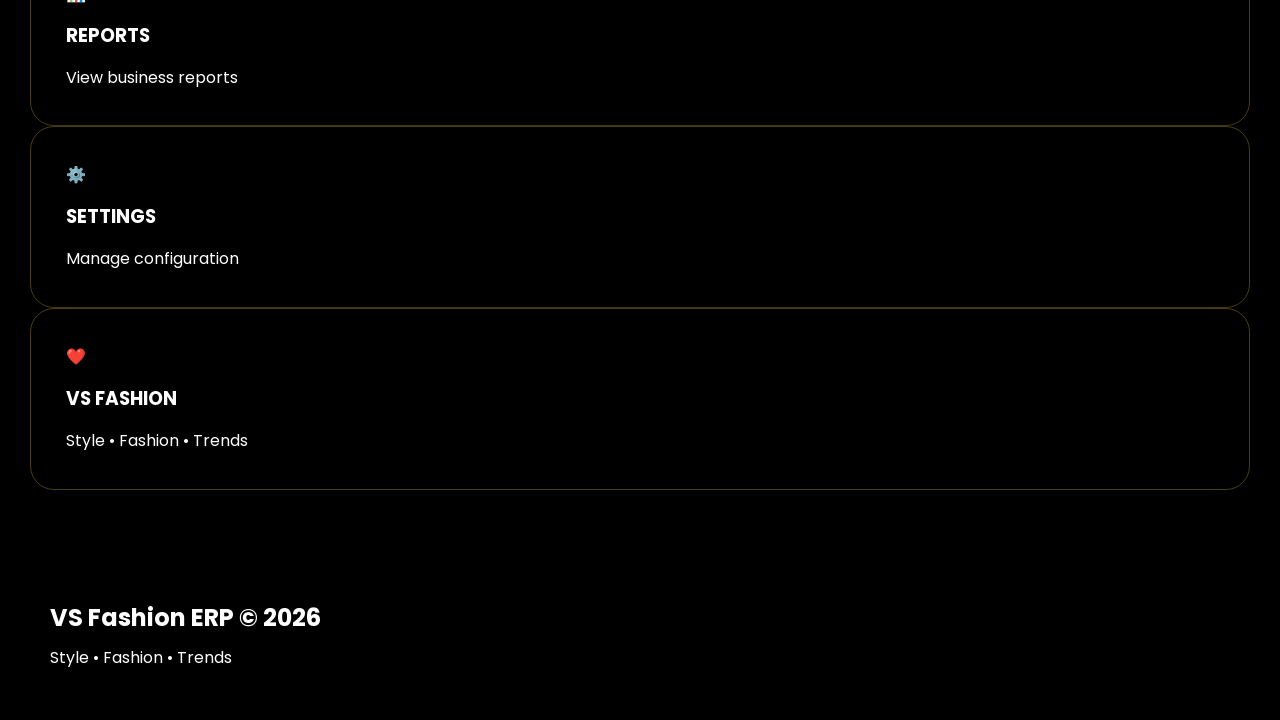
==== commit eb714cb2: "Update index.html" ====
--- a/index.html
+++ b/index.html
@@ -30,11 +30,13 @@
 
     <div class="hero-content">
 
-        <div class="logo">
-            VS
-        </div>
+<div class="logo">
+    VS
+</div>
 
-        <h1>VS FASHION</h1>
+<h1 class="brand-name">
+    VS FASHION
+</h1>
 
         <p class="tagline">
             Elegance in Every Thread
--- a/style.css
+++ b/style.css
@@ -77,49 +77,61 @@
 
 .logo{
 
-```
-font-family:'Cinzel',serif;
-
-font-size:120px;
-
-color:#d4af37;
-
-text-shadow:
-0 0 10px #d4af37,
-0 0 25px #d4af37,
-0 0 50px rgba(212,175,55,.8);
-```
+    font-family:"Cormorant Garamond", serif !important;
+
+    font-size:170px;
+
+    font-weight:700;
+
+    line-height:.8;
+
+    letter-spacing:1px;
+
+    color:#f4d27c;
+
+    text-shadow:
+    0 0 8px rgba(212,175,55,.7),
+    0 0 20px rgba(212,175,55,.5);
+
+    animation:logoGlow 4s ease-in-out infinite;
 
 }
 
 .hero h1{
 
-```
-font-family:'Cinzel',serif;
-
-font-size:90px;
-
-color:#f4d27c;
-
-letter-spacing:5px;
-
-text-shadow:
-0 0 10px rgba(212,175,55,.8),
-0 0 25px rgba(212,175,55,.7),
-0 0 50px rgba(212,175,55,.5);
-```
+    font-family:"Cormorant Garamond", serif !important;
+
+    font-size:140px;
+
+    font-weight:600;
+
+    line-height:.9;
+
+    letter-spacing:2px;
+
+    color:#f4d27c;
+
+    text-shadow:
+    0 0 8px rgba(212,175,55,.7),
+    0 0 20px rgba(212,175,55,.5);
 
 }
 
 .tagline{
 
-```
-margin-top:15px;
-
-font-size:24px;
-
-letter-spacing:4px;
-```
+    font-family:"Poppins",sans-serif;
+
+    font-size:22px;
+
+    font-weight:300;
+
+    letter-spacing:8px;
+
+    text-transform:uppercase;
+
+    color:#ffffff;
+
+    margin-top:15px;
 
 }
 
@@ -426,6 +438,27 @@
     }
 
 }
+@keyframes logoGlow{
+
+    0%{
+        text-shadow:
+        0 0 8px rgba(212,175,55,.7),
+        0 0 20px rgba(212,175,55,.5);
+    }
+
+    50%{
+        text-shadow:
+        0 0 15px rgba(212,175,55,.9),
+        0 0 35px rgba(212,175,55,.7);
+    }
+
+    100%{
+        text-shadow:
+        0 0 8px rgba(212,175,55,.7),
+        0 0 20px rgba(212,175,55,.5);
+    }
+
+}
 
 /* MOBILE */
 
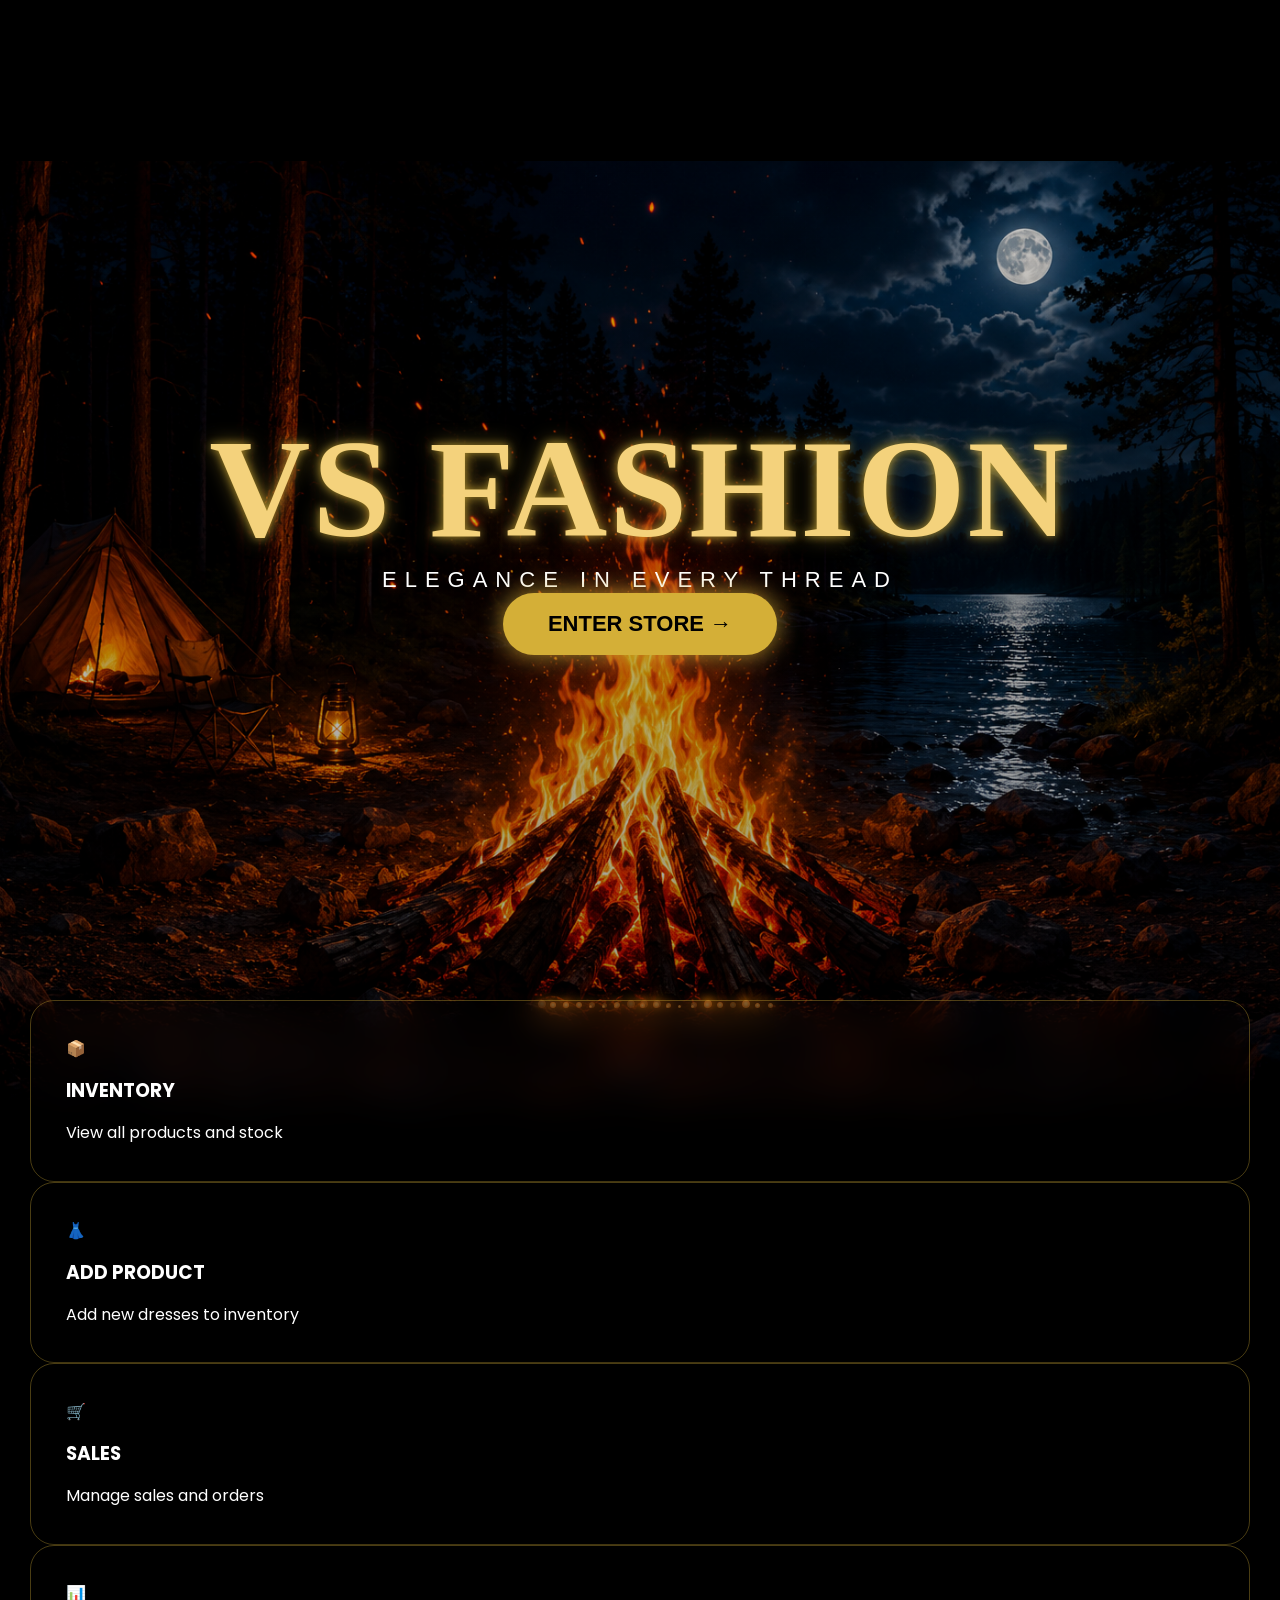
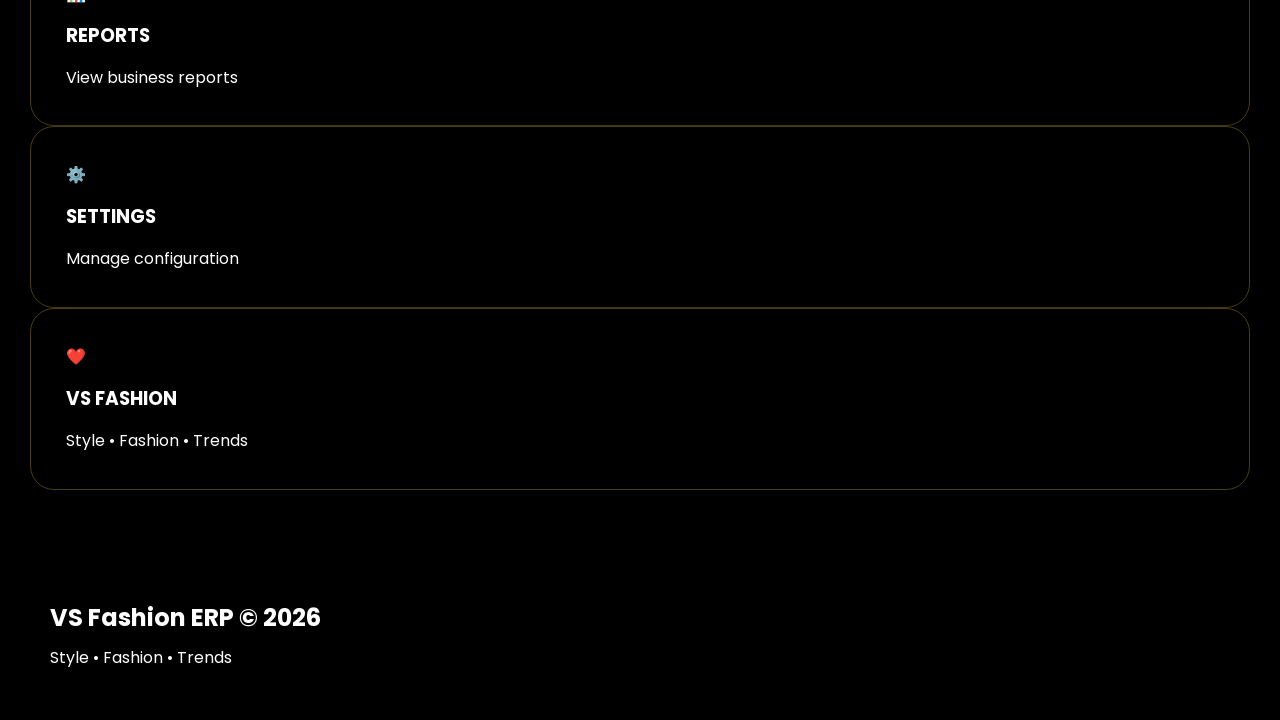
==== commit a8ffe0af: "Remove logo div from index.html" ====
--- a/index.html
+++ b/index.html
@@ -30,9 +30,7 @@
 
     <div class="hero-content">
 
-<div class="logo">
-    VS
-</div>
+
 
 <h1 class="brand-name">
     VS FASHION
